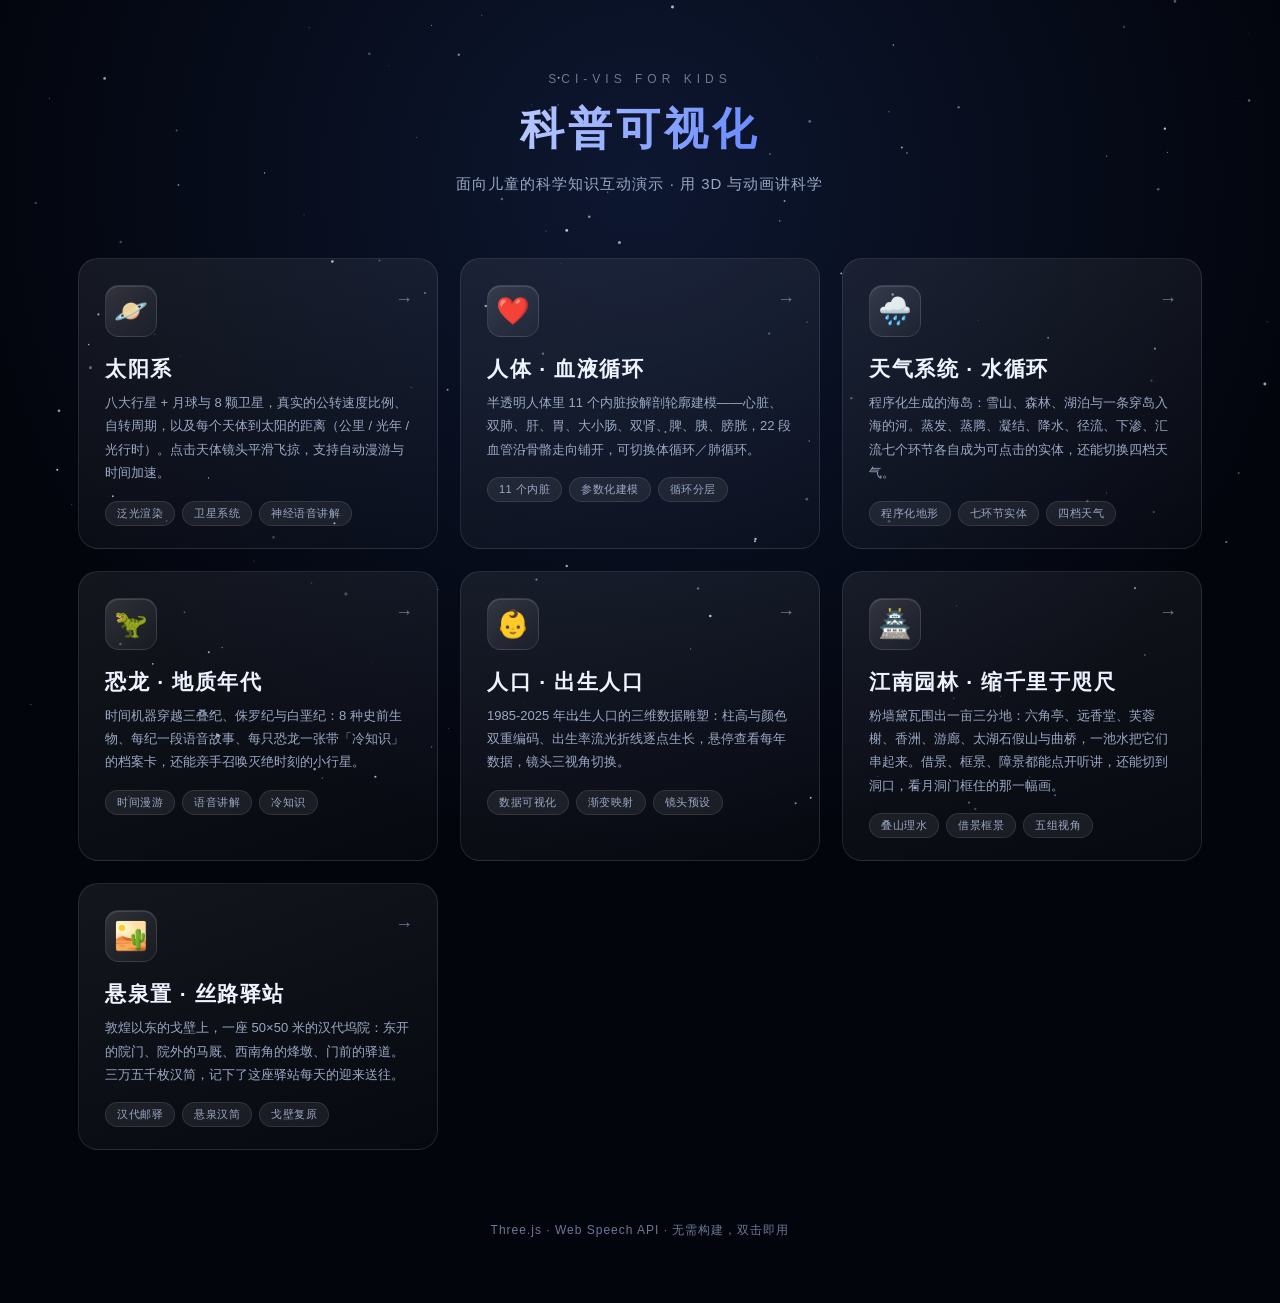
==== index.html @ 08de083b "feat(xuanquan): 新增悬泉置微缩模型页 河西走廊上的汉代邮驿遗址。数据按考古报告，不凭空写。  遗址 - 坞院 50 × 50 米、夯土墙（横夯层 + 模板缝纹理）、院门东开，   门上" ====
<!DOCTYPE html>
<html lang="zh-CN">
<head>
  <meta charset="UTF-8" />
  <meta name="viewport" content="width=device-width, initial-scale=1.0" />
  <title>科普可视化 · 面向儿童科普</title>
  <link rel="icon" type="image/svg+xml" href="[data-uri]" />
  <style>
    :root {
      --bg0: #03050d; --bg1: #0a1224;
      --text: #eef3ff; --dim: #9aa8c4; --faint: #6b7896;
      --stroke: rgba(255,255,255,0.10);
    }
    * { box-sizing: border-box; margin: 0; padding: 0; }
    html, body { height: 100%; }
    body {
      font-family: 'PingFang SC', 'Hiragino Sans GB', 'Microsoft YaHei', -apple-system, sans-serif;
      background: var(--bg0);
      color: var(--text);
      overflow-x: hidden;
      -webkit-font-smoothing: antialiased;
    }
    #stars {
      position: fixed; inset: 0; z-index: 0;
      background: radial-gradient(circle at 50% 20%, #0d1730 0%, var(--bg0) 70%);
    }
    .wrap { position: relative; z-index: 1; max-width: 1180px; margin: 0 auto; padding: 72px 28px 64px; }

    header { text-align: center; margin-bottom: 64px; }
    .eyebrow {
      font-size: 12px; letter-spacing: 5px; color: var(--faint);
      text-transform: uppercase; margin-bottom: 14px;
    }
    h1 {
      font-size: 44px; letter-spacing: 4px; font-weight: 700;
      background: linear-gradient(105deg, #ffffff 20%, #6a8cff 60%, #a06bff 100%);
      -webkit-background-clip: text; background-clip: text; color: transparent;
    }
    header p { margin-top: 16px; color: var(--dim); font-size: 15px; letter-spacing: 1px; }

    .grid {
      display: grid; gap: 22px;
      grid-template-columns: repeat(auto-fill, minmax(320px, 1fr));
    }
    .card {
      --accent: #6a8cff; --accent2: #a06bff;
      position: relative; display: block; text-decoration: none; color: var(--text);
      border-radius: 20px; padding: 26px 26px 22px;
      background: linear-gradient(160deg, rgba(255,255,255,0.07), rgba(255,255,255,0.02));
      border: 1px solid var(--stroke);
      overflow: hidden;
      transition: transform 0.35s cubic-bezier(0.2,0.8,0.2,1), box-shadow 0.35s, border-color 0.35s;
      opacity: 0; transform: translateY(18px);
      animation: rise 0.8s cubic-bezier(0.2,0.8,0.2,1) forwards;
    }
    .card:nth-child(1) { animation-delay: 0.05s; }
    .card:nth-child(2) { animation-delay: 0.12s; }
    .card:nth-child(3) { animation-delay: 0.19s; }
    .card:nth-child(4) { animation-delay: 0.26s; }
    .card:nth-child(5) { animation-delay: 0.33s; }
    @keyframes rise { to { opacity: 1; transform: none; } }
    .card::before {
      content: '';
      position: absolute; inset: 0;
      background: radial-gradient(420px 200px at 85% -10%, var(--glow, rgba(106,140,255,0.16)), transparent 65%);
      opacity: 0; transition: opacity 0.4s;
      pointer-events: none;
    }
    .card:hover {
      transform: translateY(-6px);
      border-color: rgba(255,255,255,0.22);
      box-shadow: 0 24px 60px rgba(0,0,0,0.6), 0 0 0 1px rgba(255,255,255,0.04) inset;
    }
    .card:hover::before { opacity: 1; }
    .card .icon {
      width: 52px; height: 52px; border-radius: 14px;
      display: flex; align-items: center; justify-content: center;
      font-size: 27px; margin-bottom: 18px;
      background: linear-gradient(135deg, rgba(255,255,255,0.12), rgba(255,255,255,0.03));
      border: 1px solid var(--stroke);
      box-shadow: inset 0 1px 0 rgba(255,255,255,0.12);
    }
    .card h2 { font-size: 21px; letter-spacing: 1.5px; margin-bottom: 8px; }
    .card p { font-size: 13px; line-height: 1.8; color: var(--dim); min-height: 70px; }
    .card .tags { display: flex; gap: 7px; margin-top: 16px; flex-wrap: wrap; }
    .card .tag {
      font-size: 11px; padding: 4px 11px; border-radius: 999px;
      background: rgba(255,255,255,0.07); border: 1px solid var(--stroke);
      color: var(--dim); letter-spacing: 0.5px;
    }
    .card .arrow {
      position: absolute; right: 24px; top: 30px;
      color: var(--faint); font-size: 18px;
      transition: transform 0.3s, color 0.3s;
    }
    .card:hover .arrow { transform: translateX(4px); color: var(--text); }

    footer {
      margin-top: 72px; text-align: center;
      font-size: 12px; color: var(--faint); letter-spacing: 1px;
    }
    @media (max-width: 640px) {
      h1 { font-size: 30px; }
      .wrap { padding: 48px 16px; }
    }
  </style>
</head>
<body>
  <canvas id="stars"></canvas>
  <div class="wrap">
    <header>
      <div class="eyebrow">Sci-Vis for Kids</div>
      <h1>科普可视化</h1>
      <p>面向儿童的科学知识互动演示 · 用 3D 与动画讲科学</p>
    </header>

    <main class="grid">
      <a class="card" href="src/solar-system/solar-system.html" style="--accent:#ffb347; --glow:rgba(255,179,71,0.14)">
        <div class="icon">🪐</div>
        <span class="arrow">→</span>
        <h2>太阳系</h2>
        <p>八大行星 + 月球与 8 颗卫星，真实的公转速度比例、自转周期，以及每个天体到太阳的距离（公里 / 光年 / 光行时）。点击天体镜头平滑飞掠，支持自动漫游与时间加速。</p>
        <div class="tags"><span class="tag">泛光渲染</span><span class="tag">卫星系统</span><span class="tag">神经语音讲解</span></div>
      </a>

      <a class="card" href="src/circulation/circulation.html" style="--accent:#ff5566; --glow:rgba(255,85,102,0.13)">
        <div class="icon">❤️</div>
        <span class="arrow">→</span>
        <h2>人体 · 血液循环</h2>
        <p>半透明人体里 11 个内脏按解剖轮廓建模——心脏、双肺、肝、胃、大小肠、双肾、脾、胰、膀胱，22 段血管沿骨骼走向铺开，可切换体循环／肺循环。</p>
        <div class="tags"><span class="tag">11 个内脏</span><span class="tag">参数化建模</span><span class="tag">循环分层</span></div>
      </a>

      <a class="card" href="src/weather/weather.html" style="--accent:#38bdf8; --glow:rgba(56,189,248,0.13)">
        <div class="icon">🌧️</div>
        <span class="arrow">→</span>
        <h2>天气系统 · 水循环</h2>
        <p>程序化生成的海岛：雪山、森林、湖泊与一条穿岛入海的河。蒸发、蒸腾、凝结、降水、径流、下渗、汇流七个环节各自成为可点击的实体，还能切换四档天气。</p>
        <div class="tags"><span class="tag">程序化地形</span><span class="tag">七环节实体</span><span class="tag">四档天气</span></div>
      </a>

      <a class="card" href="src/dinosaur/dinosaur.html" style="--accent:#4ade80; --glow:rgba(74,222,128,0.13)">
        <div class="icon">🦖</div>
        <span class="arrow">→</span>
        <h2>恐龙 · 地质年代</h2>
        <p>时间机器穿越三叠纪、侏罗纪与白垩纪：8 种史前生物、每纪一段语音故事、每只恐龙一张带「冷知识」的档案卡，还能亲手召唤灭绝时刻的小行星。</p>
        <div class="tags"><span class="tag">时间漫游</span><span class="tag">语音讲解</span><span class="tag">冷知识</span></div>
      </a>

      <a class="card" href="src/birth/birth.html" style="--accent:#f6b73c; --glow:rgba(246,183,60,0.13)">
        <div class="icon">👶</div>
        <span class="arrow">→</span>
        <h2>人口 · 出生人口</h2>
        <p>1985-2025 年出生人口的三维数据雕塑：柱高与颜色双重编码、出生率流光折线逐点生长，悬停查看每年数据，镜头三视角切换。</p>
        <div class="tags"><span class="tag">数据可视化</span><span class="tag">渐变映射</span><span class="tag">镜头预设</span></div>
      </a>

      <a class="card" href="src/garden/garden.html" style="--accent:#c1503c; --glow:rgba(193,80,60,0.13)">
        <div class="icon">🏯</div>
        <span class="arrow">→</span>
        <h2>江南园林 · 缩千里于咫尺</h2>
        <p>粉墙黛瓦围出一亩三分地：六角亭、远香堂、芙蓉榭、香洲、游廊、太湖石假山与曲桥，一池水把它们串起来。借景、框景、障景都能点开听讲，还能切到洞口，看月洞门框住的那一幅画。</p>
        <div class="tags"><span class="tag">叠山理水</span><span class="tag">借景框景</span><span class="tag">五组视角</span></div>
      </a>

      <a class="card" href="src/xuanquan/xuanquan.html" style="--accent:#b5713a; --glow:rgba(181,113,58,0.13)">
        <div class="icon">🏜️</div>
        <span class="arrow">→</span>
        <h2>悬泉置 · 丝路驿站</h2>
        <p>敦煌以东的戈壁上，一座 50×50 米的汉代坞院：东开的院门、院外的马厩、西南角的烽墩、门前的驿道。三万五千枚汉简，记下了这座驿站每天的迎来送往。</p>
        <div class="tags"><span class="tag">汉代邮驿</span><span class="tag">悬泉汉简</span><span class="tag">戈壁复原</span></div>
      </a>
    </main>

    <footer>Three.js · Web Speech API · 无需构建，双击即用</footer>
  </div>

  <script>
    // 首页星空：轻量 2D canvas，缓慢闪烁
    const cv = document.getElementById('stars');
    const ctx = cv.getContext('2d');
    let stars = [];
    function resize() {
      cv.width = innerWidth; cv.height = innerHeight;
      stars = Array.from({ length: 140 }, () => ({
        x: Math.random() * cv.width,
        y: Math.random() * cv.height * 0.9,
        r: Math.random() * 1.3 + 0.3,
        p: Math.random() * Math.PI * 2,
        s: 0.4 + Math.random() * 1.2,
      }));
    }
    resize();
    addEventListener('resize', resize);
    (function draw(t) {
      ctx.clearRect(0, 0, cv.width, cv.height);
      stars.forEach((s) => {
        const a = 0.25 + 0.55 * (0.5 + 0.5 * Math.sin(t / 1000 * s.s + s.p));
        ctx.fillStyle = 'rgba(220,232,255,' + a.toFixed(3) + ')';
        ctx.beginPath();
        ctx.arc(s.x, s.y, s.r, 0, Math.PI * 2);
        ctx.fill();
      });
      requestAnimationFrame(draw);
    })(0);
  </script>
</body>
</html>
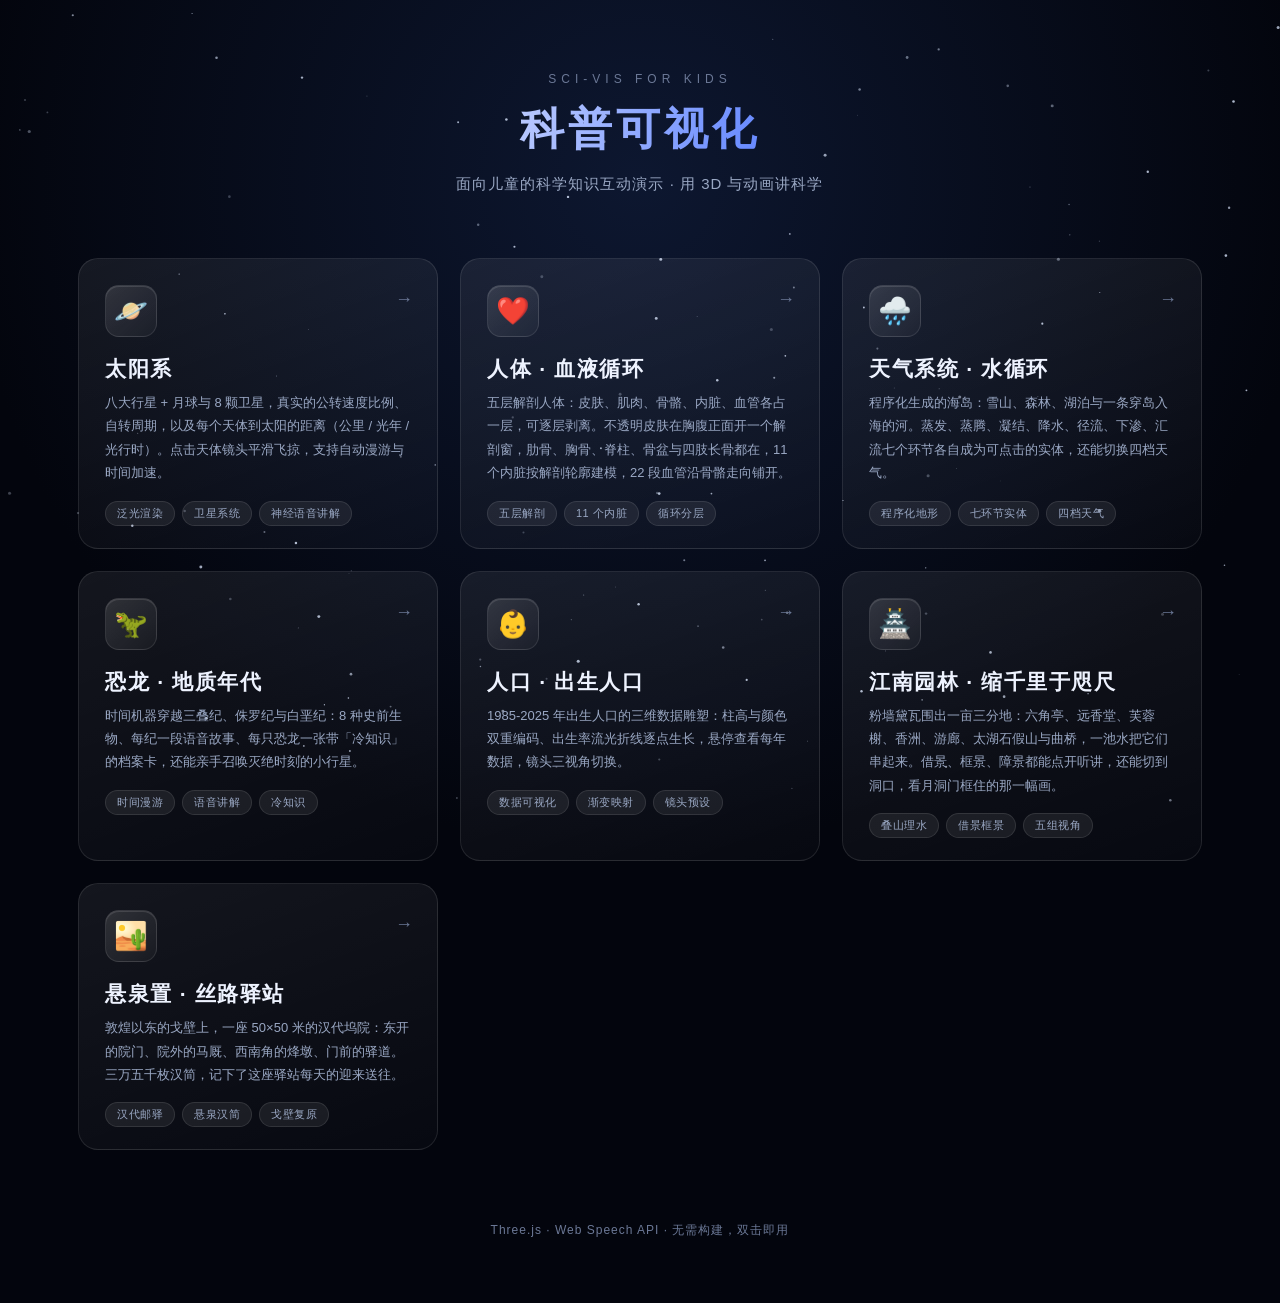
==== commit 20bba62d: "feat(circulation): 改造成 Complete Anatomy 式的分层解剖模型 把原来的"蓝色玻璃人 + 悬浮器官"换成五层解剖结构，可逐层剥离：  皮肤层（自定义 shader） " ====
--- a/index.html
+++ b/index.html
@@ -127,8 +127,8 @@
         <div class="icon">❤️</div>
         <span class="arrow">→</span>
         <h2>人体 · 血液循环</h2>
-        <p>半透明人体里 11 个内脏按解剖轮廓建模——心脏、双肺、肝、胃、大小肠、双肾、脾、胰、膀胱，22 段血管沿骨骼走向铺开，可切换体循环／肺循环。</p>
-        <div class="tags"><span class="tag">11 个内脏</span><span class="tag">参数化建模</span><span class="tag">循环分层</span></div>
+        <p>五层解剖人体：皮肤、肌肉、骨骼、内脏、血管各占一层，可逐层剥离。不透明皮肤在胸腹正面开一个解剖窗，肋骨、胸骨、脊柱、骨盆与四肢长骨都在，11 个内脏按解剖轮廓建模，22 段血管沿骨骼走向铺开。</p>
+        <div class="tags"><span class="tag">五层解剖</span><span class="tag">11 个内脏</span><span class="tag">循环分层</span></div>
       </a>
 
       <a class="card" href="src/weather/weather.html" style="--accent:#38bdf8; --glow:rgba(56,189,248,0.13)">
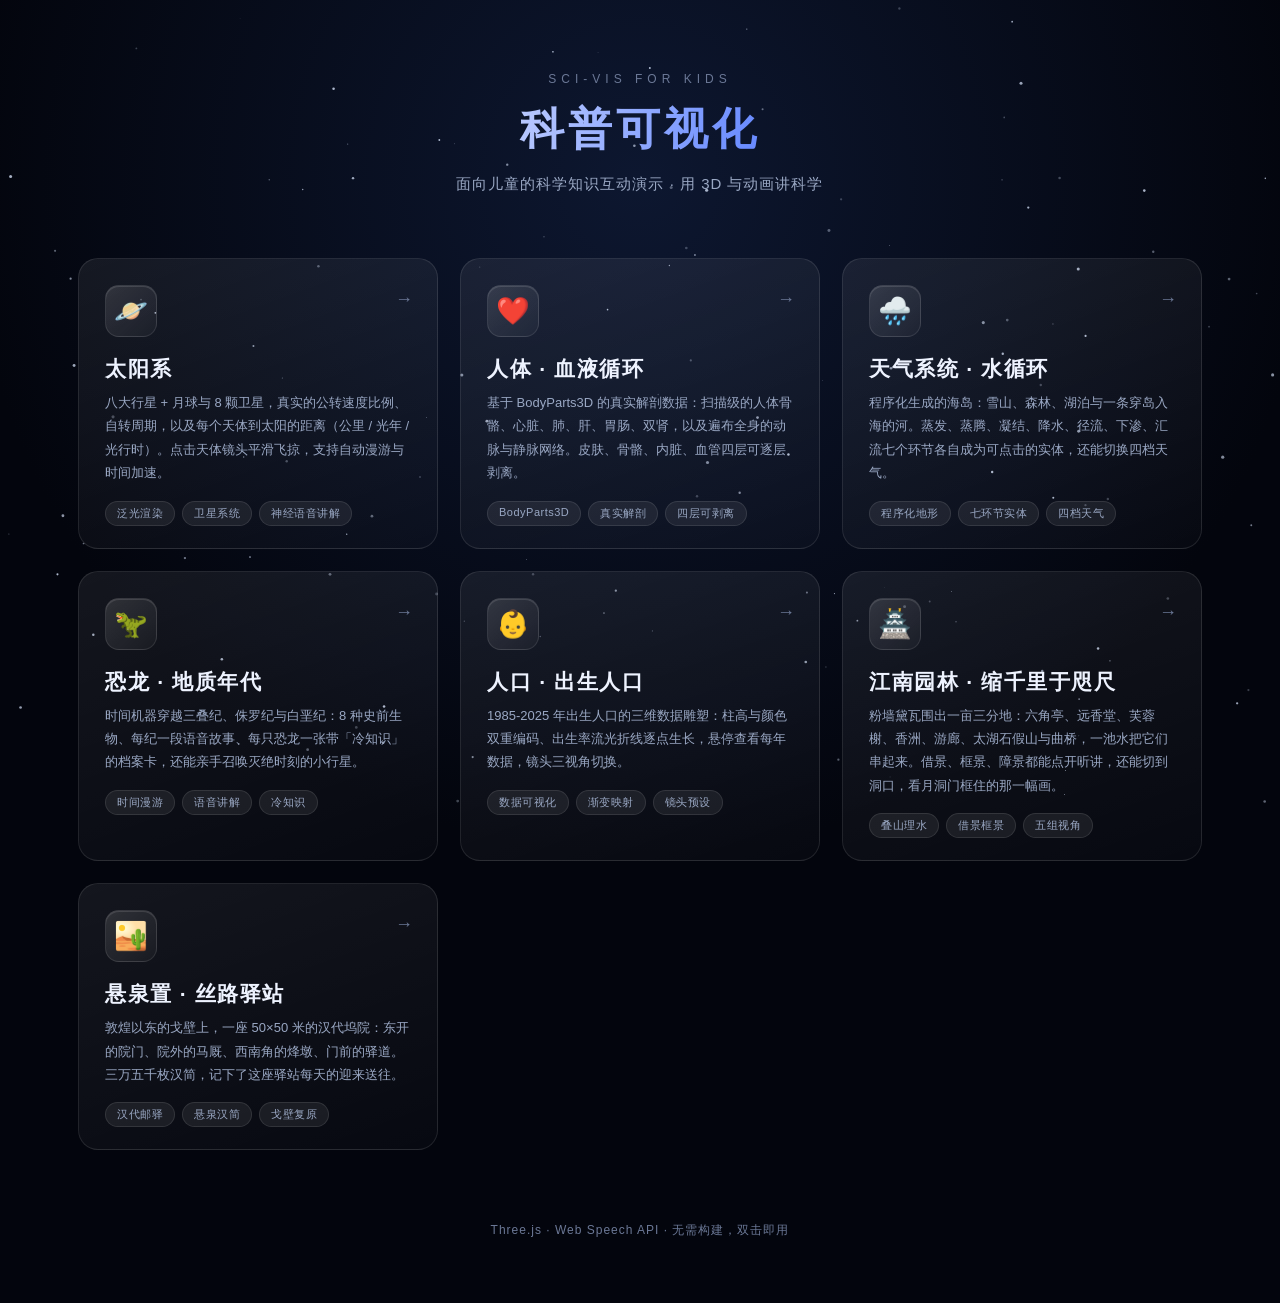
==== commit 86bc368e: "feat(circulation): 换成 BodyParts3D 真实解剖模型 上一版是程序化几何体拼的解剖结构，再怎么调 shader 也到不了扫描模型的质感。 这次直接换数据源：BodyPart" ====
--- a/index.html
+++ b/index.html
@@ -127,8 +127,8 @@
         <div class="icon">❤️</div>
         <span class="arrow">→</span>
         <h2>人体 · 血液循环</h2>
-        <p>五层解剖人体：皮肤、肌肉、骨骼、内脏、血管各占一层，可逐层剥离。不透明皮肤在胸腹正面开一个解剖窗，肋骨、胸骨、脊柱、骨盆与四肢长骨都在，11 个内脏按解剖轮廓建模，22 段血管沿骨骼走向铺开。</p>
-        <div class="tags"><span class="tag">五层解剖</span><span class="tag">11 个内脏</span><span class="tag">循环分层</span></div>
+        <p>基于 BodyParts3D 的真实解剖数据：扫描级的人体骨骼、心脏、肺、肝、胃肠、双肾，以及遍布全身的动脉与静脉网络。皮肤、骨骼、内脏、血管四层可逐层剥离。</p>
+        <div class="tags"><span class="tag">BodyParts3D</span><span class="tag">真实解剖</span><span class="tag">四层可剥离</span></div>
       </a>
 
       <a class="card" href="src/weather/weather.html" style="--accent:#38bdf8; --glow:rgba(56,189,248,0.13)">
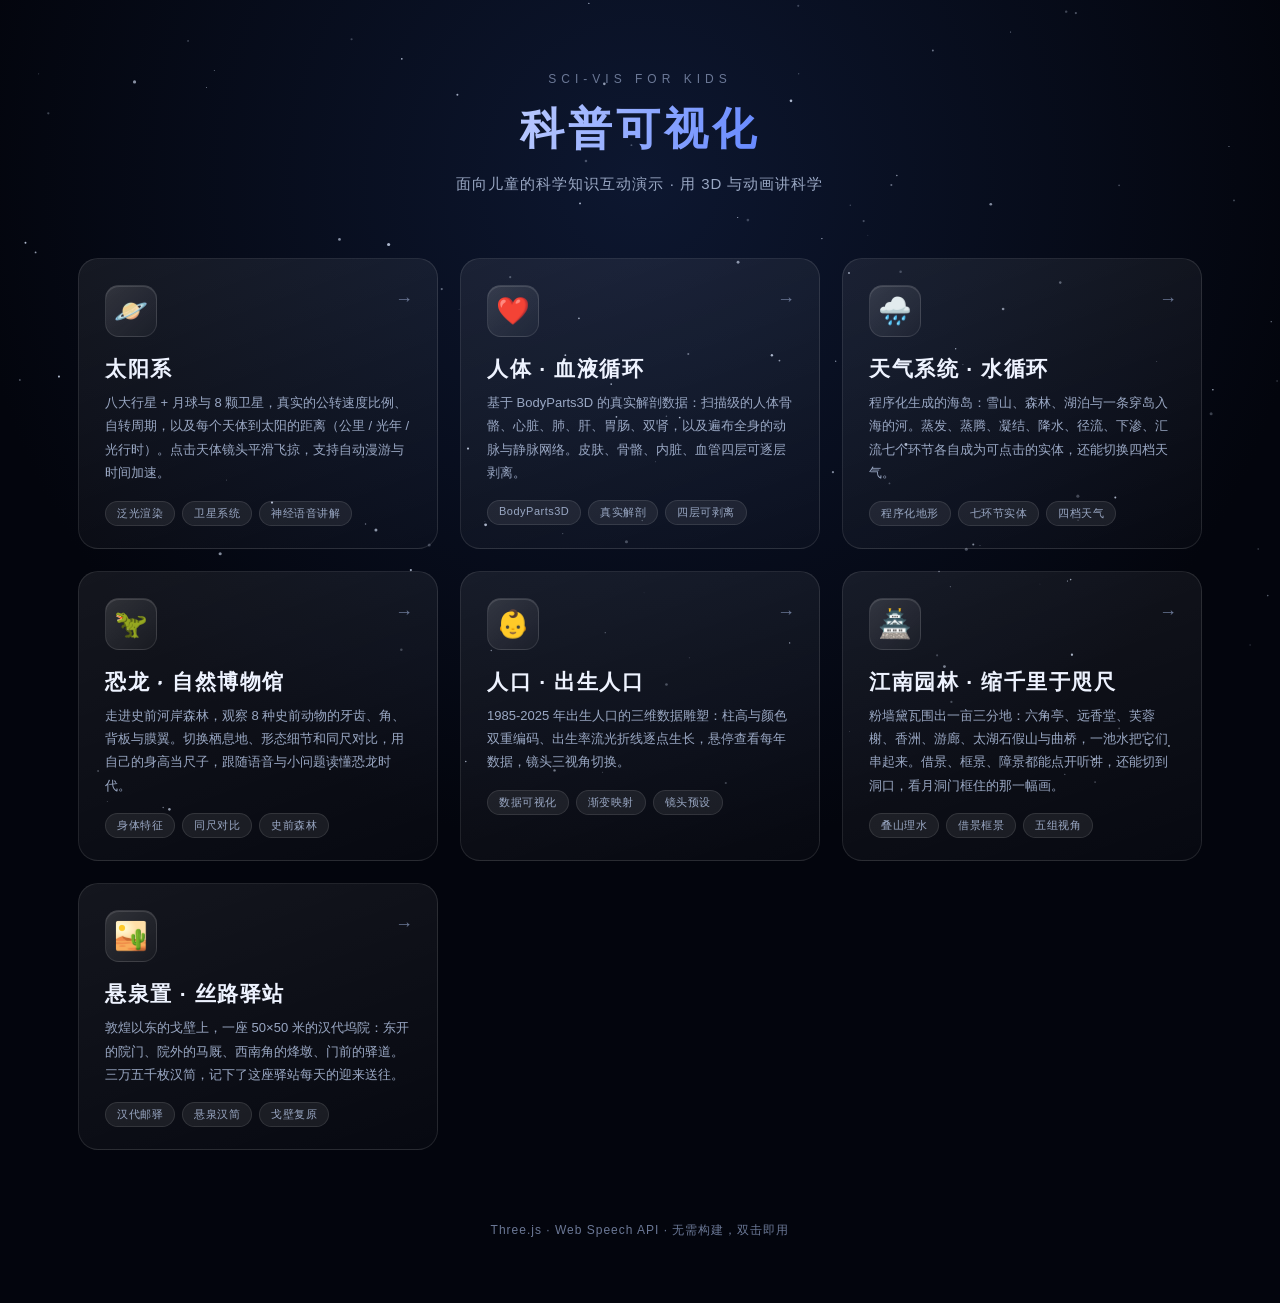
==== commit b4f83f1f: "feat(dinosaur): rebuild child-friendly prehistoric explorer and habitats" ====
--- a/index.html
+++ b/index.html
@@ -142,9 +142,9 @@
       <a class="card" href="src/dinosaur/dinosaur.html" style="--accent:#4ade80; --glow:rgba(74,222,128,0.13)">
         <div class="icon">🦖</div>
         <span class="arrow">→</span>
-        <h2>恐龙 · 地质年代</h2>
-        <p>时间机器穿越三叠纪、侏罗纪与白垩纪：8 种史前生物、每纪一段语音故事、每只恐龙一张带「冷知识」的档案卡，还能亲手召唤灭绝时刻的小行星。</p>
-        <div class="tags"><span class="tag">时间漫游</span><span class="tag">语音讲解</span><span class="tag">冷知识</span></div>
+        <h2>恐龙 · 自然博物馆</h2>
+        <p>走进史前河岸森林，观察 8 种史前动物的牙齿、角、背板与膜翼。切换栖息地、形态细节和同尺对比，用自己的身高当尺子，跟随语音与小问题读懂恐龙时代。</p>
+        <div class="tags"><span class="tag">身体特征</span><span class="tag">同尺对比</span><span class="tag">史前森林</span></div>
       </a>
 
       <a class="card" href="src/birth/birth.html" style="--accent:#f6b73c; --glow:rgba(246,183,60,0.13)">
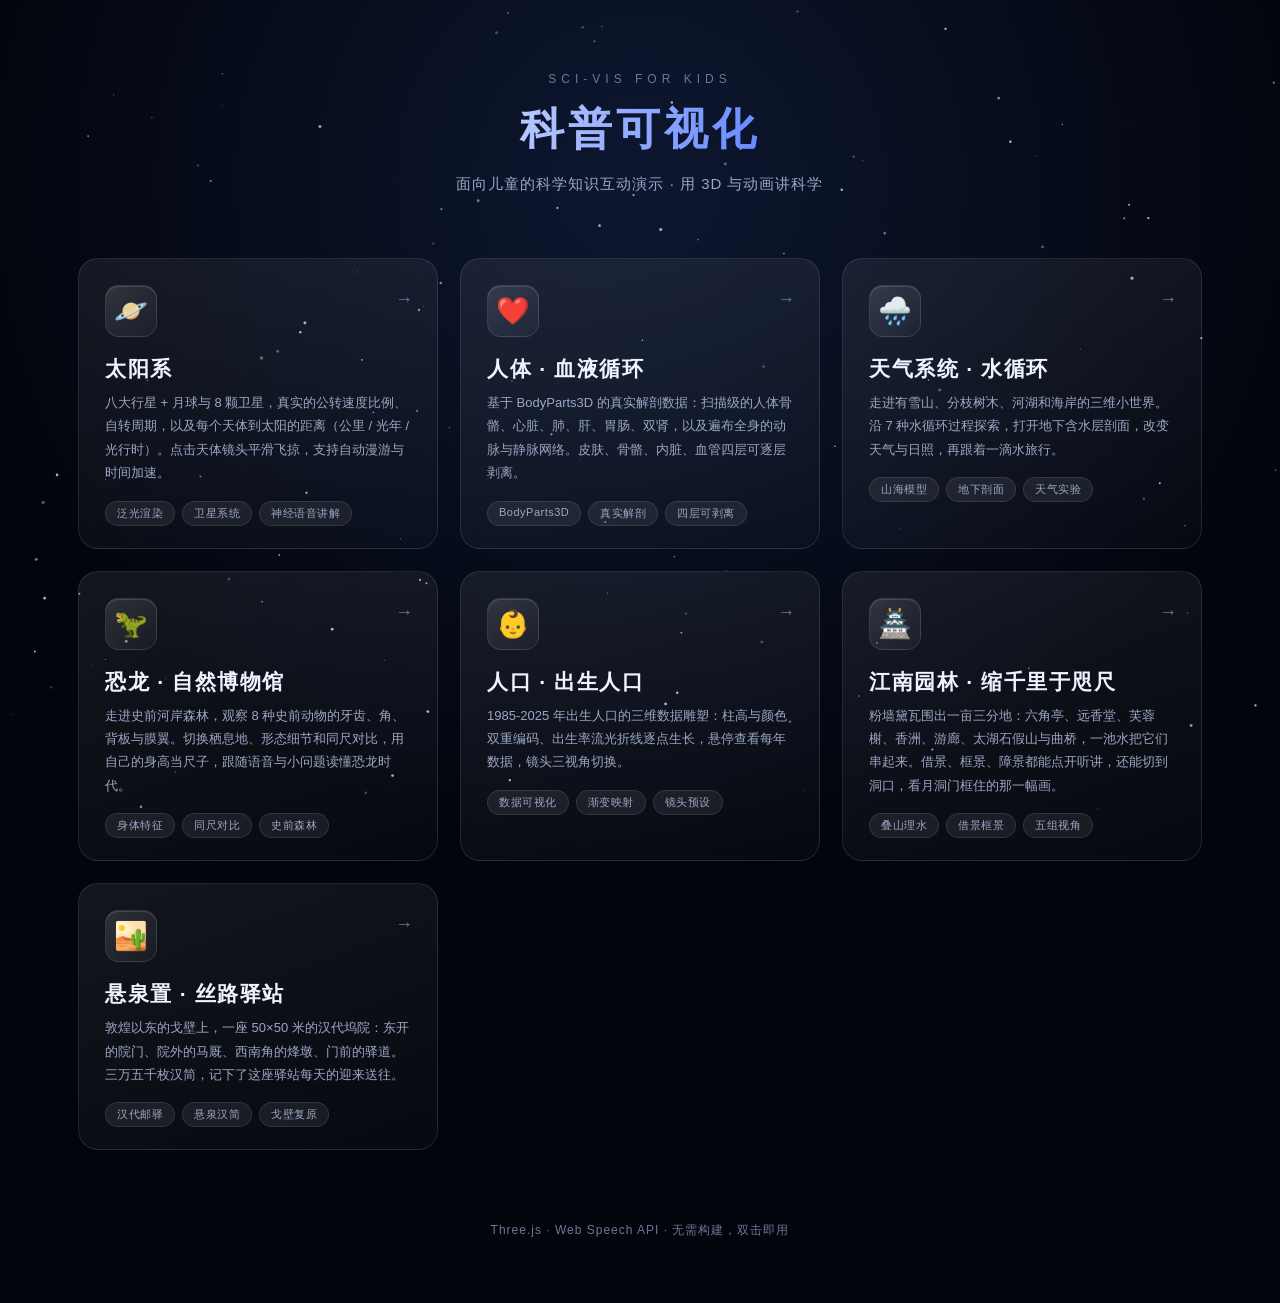
==== commit 9311eb83: "feat(weather): add detailed water cycle explorer and experiments" ====
--- a/index.html
+++ b/index.html
@@ -135,8 +135,8 @@
         <div class="icon">🌧️</div>
         <span class="arrow">→</span>
         <h2>天气系统 · 水循环</h2>
-        <p>程序化生成的海岛：雪山、森林、湖泊与一条穿岛入海的河。蒸发、蒸腾、凝结、降水、径流、下渗、汇流七个环节各自成为可点击的实体，还能切换四档天气。</p>
-        <div class="tags"><span class="tag">程序化地形</span><span class="tag">七环节实体</span><span class="tag">四档天气</span></div>
+        <p>走进有雪山、分枝树木、河湖和海岸的三维小世界。沿 7 种水循环过程探索，打开地下含水层剖面，改变天气与日照，再跟着一滴水旅行。</p>
+        <div class="tags"><span class="tag">山海模型</span><span class="tag">地下剖面</span><span class="tag">天气实验</span></div>
       </a>
 
       <a class="card" href="src/dinosaur/dinosaur.html" style="--accent:#4ade80; --glow:rgba(74,222,128,0.13)">
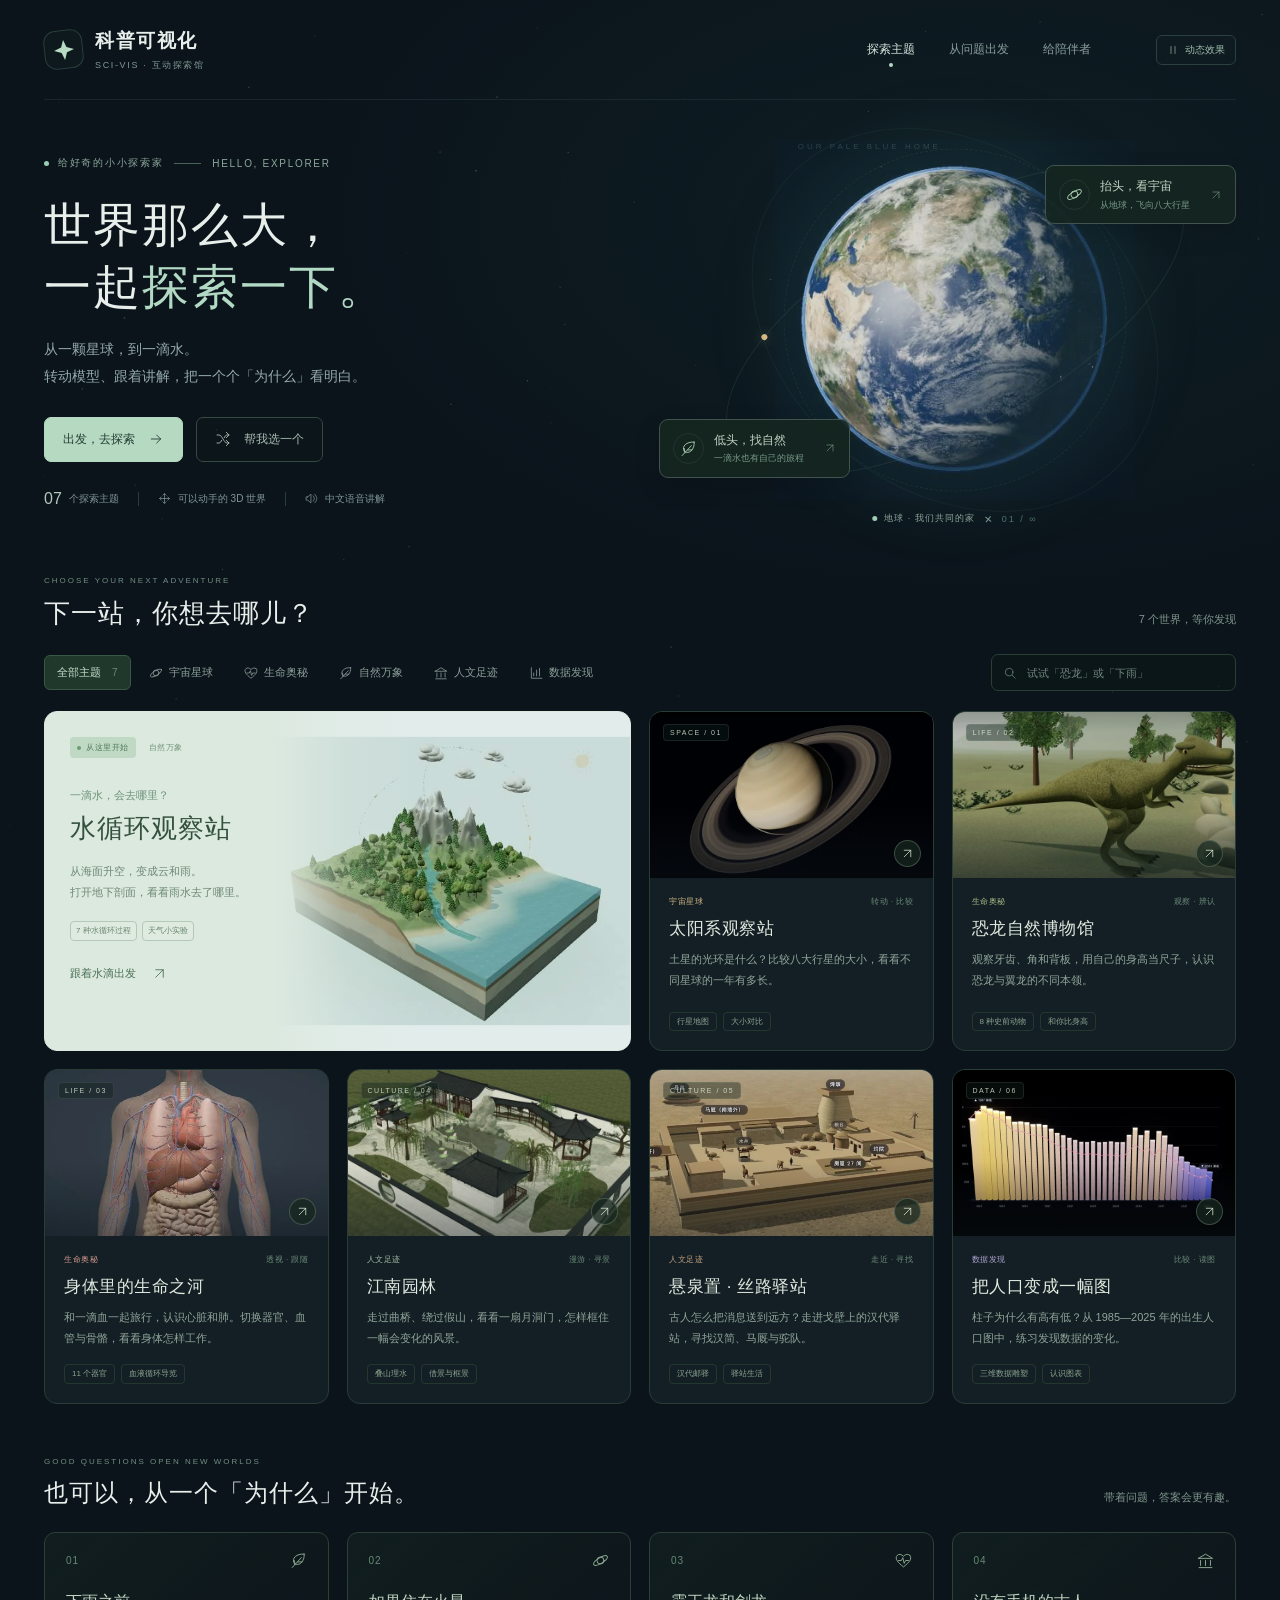
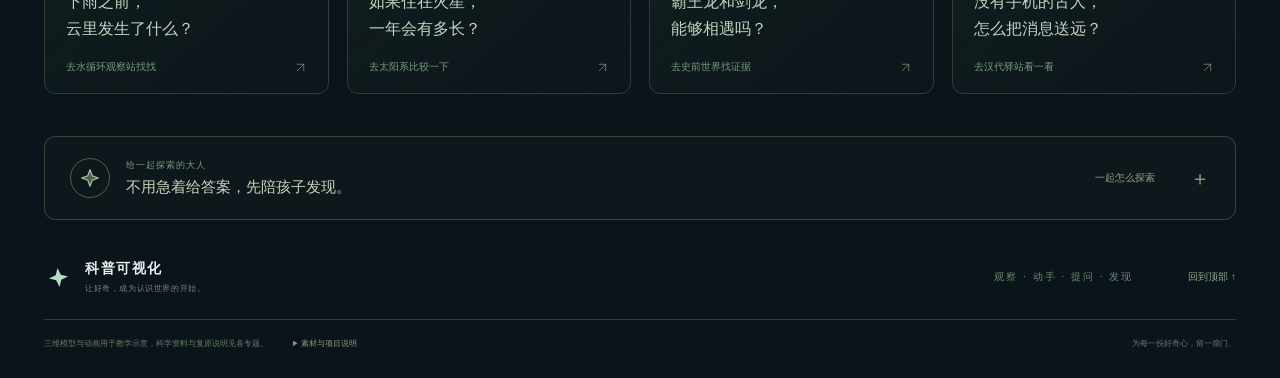
==== commit 0ccae7a8: "feat(home): redesign child-friendly science exploration homepage" ====
--- a/index.html
+++ b/index.html
@@ -3,206 +3,119 @@
 <head>
   <meta charset="UTF-8" />
   <meta name="viewport" content="width=device-width, initial-scale=1.0" />
-  <title>科普可视化 · 面向儿童科普</title>
-  <link rel="icon" type="image/svg+xml" href="[data-uri]" />
-  <style>
-    :root {
-      --bg0: #03050d; --bg1: #0a1224;
-      --text: #eef3ff; --dim: #9aa8c4; --faint: #6b7896;
-      --stroke: rgba(255,255,255,0.10);
-    }
-    * { box-sizing: border-box; margin: 0; padding: 0; }
-    html, body { height: 100%; }
-    body {
-      font-family: 'PingFang SC', 'Hiragino Sans GB', 'Microsoft YaHei', -apple-system, sans-serif;
-      background: var(--bg0);
-      color: var(--text);
-      overflow-x: hidden;
-      -webkit-font-smoothing: antialiased;
-    }
-    #stars {
-      position: fixed; inset: 0; z-index: 0;
-      background: radial-gradient(circle at 50% 20%, #0d1730 0%, var(--bg0) 70%);
-    }
-    .wrap { position: relative; z-index: 1; max-width: 1180px; margin: 0 auto; padding: 72px 28px 64px; }
-
-    header { text-align: center; margin-bottom: 64px; }
-    .eyebrow {
-      font-size: 12px; letter-spacing: 5px; color: var(--faint);
-      text-transform: uppercase; margin-bottom: 14px;
-    }
-    h1 {
-      font-size: 44px; letter-spacing: 4px; font-weight: 700;
-      background: linear-gradient(105deg, #ffffff 20%, #6a8cff 60%, #a06bff 100%);
-      -webkit-background-clip: text; background-clip: text; color: transparent;
-    }
-    header p { margin-top: 16px; color: var(--dim); font-size: 15px; letter-spacing: 1px; }
-
-    .grid {
-      display: grid; gap: 22px;
-      grid-template-columns: repeat(auto-fill, minmax(320px, 1fr));
-    }
-    .card {
-      --accent: #6a8cff; --accent2: #a06bff;
-      position: relative; display: block; text-decoration: none; color: var(--text);
-      border-radius: 20px; padding: 26px 26px 22px;
-      background: linear-gradient(160deg, rgba(255,255,255,0.07), rgba(255,255,255,0.02));
-      border: 1px solid var(--stroke);
-      overflow: hidden;
-      transition: transform 0.35s cubic-bezier(0.2,0.8,0.2,1), box-shadow 0.35s, border-color 0.35s;
-      opacity: 0; transform: translateY(18px);
-      animation: rise 0.8s cubic-bezier(0.2,0.8,0.2,1) forwards;
-    }
-    .card:nth-child(1) { animation-delay: 0.05s; }
-    .card:nth-child(2) { animation-delay: 0.12s; }
-    .card:nth-child(3) { animation-delay: 0.19s; }
-    .card:nth-child(4) { animation-delay: 0.26s; }
-    .card:nth-child(5) { animation-delay: 0.33s; }
-    @keyframes rise { to { opacity: 1; transform: none; } }
-    .card::before {
-      content: '';
-      position: absolute; inset: 0;
-      background: radial-gradient(420px 200px at 85% -10%, var(--glow, rgba(106,140,255,0.16)), transparent 65%);
-      opacity: 0; transition: opacity 0.4s;
-      pointer-events: none;
-    }
-    .card:hover {
-      transform: translateY(-6px);
-      border-color: rgba(255,255,255,0.22);
-      box-shadow: 0 24px 60px rgba(0,0,0,0.6), 0 0 0 1px rgba(255,255,255,0.04) inset;
-    }
-    .card:hover::before { opacity: 1; }
-    .card .icon {
-      width: 52px; height: 52px; border-radius: 14px;
-      display: flex; align-items: center; justify-content: center;
-      font-size: 27px; margin-bottom: 18px;
-      background: linear-gradient(135deg, rgba(255,255,255,0.12), rgba(255,255,255,0.03));
-      border: 1px solid var(--stroke);
-      box-shadow: inset 0 1px 0 rgba(255,255,255,0.12);
-    }
-    .card h2 { font-size: 21px; letter-spacing: 1.5px; margin-bottom: 8px; }
-    .card p { font-size: 13px; line-height: 1.8; color: var(--dim); min-height: 70px; }
-    .card .tags { display: flex; gap: 7px; margin-top: 16px; flex-wrap: wrap; }
-    .card .tag {
-      font-size: 11px; padding: 4px 11px; border-radius: 999px;
-      background: rgba(255,255,255,0.07); border: 1px solid var(--stroke);
-      color: var(--dim); letter-spacing: 0.5px;
-    }
-    .card .arrow {
-      position: absolute; right: 24px; top: 30px;
-      color: var(--faint); font-size: 18px;
-      transition: transform 0.3s, color 0.3s;
-    }
-    .card:hover .arrow { transform: translateX(4px); color: var(--text); }
-
-    footer {
-      margin-top: 72px; text-align: center;
-      font-size: 12px; color: var(--faint); letter-spacing: 1px;
-    }
-    @media (max-width: 640px) {
-      h1 { font-size: 30px; }
-      .wrap { padding: 48px 16px; }
-    }
-  </style>
+  <meta name="theme-color" content="#0b131b" />
+  <meta name="description" content="给好奇的小小探索家的互动科学馆。转动星球，走进恐龙世界，跟随一滴水旅行，在 7 个三维专题里动手观察、发现科学。" />
+  <title>科普可视化 · 给好奇心一个目的地</title>
+  <link rel="icon" type="image/svg+xml" href="data:image/svg+xml,%3Csvg xmlns='http://www.w3.org/2000/svg' viewBox='0 0 64 64'%3E%3Crect width='64' height='64' rx='16' fill='%230b131b'/%3E%3Cpath d='M32 10l6 16 16 6-16 6-6 16-6-16-16-6 16-6z' fill='%23a8d9c3'/%3E%3C/svg%3E" />
+  <link rel="preload" as="image" href="src/home/previews/earth.webp" />
+  <link rel="stylesheet" href="src/home/home.css" />
+  <script src="src/home/home.js" defer></script>
 </head>
 <body>
-  <canvas id="stars"></canvas>
-  <div class="wrap">
-    <header>
-      <div class="eyebrow">Sci-Vis for Kids</div>
-      <h1>科普可视化</h1>
-      <p>面向儿童的科学知识互动演示 · 用 3D 与动画讲科学</p>
-    </header>
+  <a class="skip-link" href="#explore">跳到探索主题</a>
+  <canvas id="stars" aria-hidden="true"></canvas>
+  <svg class="icon-defs" xmlns="http://www.w3.org/2000/svg" aria-hidden="true"><defs>
+    <symbol id="i-spark" viewBox="0 0 24 24"><path d="m12 2 2.7 7.3L22 12l-7.3 2.7L12 22l-2.7-7.3L2 12l7.3-2.7Z"/></symbol>
+    <symbol id="i-arrow" viewBox="0 0 24 24"><path d="M5 12h14m-6-6 6 6-6 6"/></symbol>
+    <symbol id="i-up-right" viewBox="0 0 24 24"><path d="M6 18 18 6M6 6h12v12"/></symbol>
+    <symbol id="i-search" viewBox="0 0 24 24"><circle cx="10.5" cy="10.5" r="6.5"/><path d="m16 16 5 5"/></symbol>
+    <symbol id="i-shuffle" viewBox="0 0 24 24"><path d="M3 6h3c5 0 7 12 12 12h3m-4-4 4 4-4 4M3 18h3c2 0 3-2 4-4m4-4c1-2 2-4 4-4h3m-4-4 4 4-4 4"/></symbol>
+    <symbol id="i-orbit" viewBox="0 0 24 24"><circle cx="12" cy="12" r="5"/><ellipse cx="12" cy="12" rx="11" ry="4" transform="rotate(-32 12 12)"/></symbol>
+    <symbol id="i-heart" viewBox="0 0 24 24"><path d="M20.8 4.7c-2.3-2.3-5.8-1.7-8.8 1.4C9 3 5.5 2.4 3.2 4.7-1 9 4 15 12 21c8-6 13-12 8.8-16.3Z"/><path d="M5 12h4l2-4 2 8 2-4h4"/></symbol>
+    <symbol id="i-leaf" viewBox="0 0 24 24"><path d="M20 3C9 2 2 9 6 16c7 5 15-3 14-13ZM3 22 16 8M7 18l-1-6m5 2h6"/></symbol>
+    <symbol id="i-landmark" viewBox="0 0 24 24"><path d="m2 9 10-6 10 6H2Zm3 3v7m7-7v7m7-7v7M3 22h18"/></symbol>
+    <symbol id="i-chart" viewBox="0 0 24 24"><path d="M4 3v18h18M8 17v-5m5 5V7m5 10V4"/></symbol>
+    <symbol id="i-drag" viewBox="0 0 24 24"><path d="M12 3v18M3 12h18m-6-6-3-3-3 3m6 12-3 3-3-3M6 9l-3 3 3 3m12-6 3 3-3 3"/></symbol>
+    <symbol id="i-sound" viewBox="0 0 24 24"><path d="M5 9H2v6h3l6 5V4L5 9Zm10-2c3 3 3 7 0 10m3-13c5 5 5 11 0 16"/></symbol>
+    <symbol id="i-play" viewBox="0 0 24 24"><path d="m8 4 12 8-12 8Z"/></symbol>
+    <symbol id="i-pause" viewBox="0 0 24 24"><path d="M8 5v14m8-14v14"/></symbol>
+  </defs></svg>
 
-    <main class="grid">
-      <a class="card" href="src/solar-system/solar-system.html" style="--accent:#ffb347; --glow:rgba(255,179,71,0.14)">
-        <div class="icon">🪐</div>
-        <span class="arrow">→</span>
-        <h2>太阳系</h2>
-        <p>八大行星 + 月球与 8 颗卫星，真实的公转速度比例、自转周期，以及每个天体到太阳的距离（公里 / 光年 / 光行时）。点击天体镜头平滑飞掠，支持自动漫游与时间加速。</p>
-        <div class="tags"><span class="tag">泛光渲染</span><span class="tag">卫星系统</span><span class="tag">神经语音讲解</span></div>
-      </a>
+  <header class="site-header page-width">
+    <a class="brand" href="./" aria-label="科普可视化首页"><span class="brand-mark"><svg><use href="#i-spark"/></svg></span><span>科普可视化<small>SCI-VIS · 互动探索馆</small></span></a>
+    <nav class="main-nav" aria-label="首页导航"><a href="#explore" class="is-current">探索主题</a><a href="#questions">从问题出发</a><a href="#companion">给陪伴者</a></nav>
+    <button class="motion-button" id="motionBtn" type="button" aria-pressed="false" aria-label="暂停动态效果"><svg class="icon"><use href="#i-pause"/></svg><span>动态效果</span></button>
+  </header>
 
-      <a class="card" href="src/circulation/circulation.html" style="--accent:#ff5566; --glow:rgba(255,85,102,0.13)">
-        <div class="icon">❤️</div>
-        <span class="arrow">→</span>
-        <h2>人体 · 血液循环</h2>
-        <p>基于 BodyParts3D 的真实解剖数据：扫描级的人体骨骼、心脏、肺、肝、胃肠、双肾，以及遍布全身的动脉与静脉网络。皮肤、骨骼、内脏、血管四层可逐层剥离。</p>
-        <div class="tags"><span class="tag">BodyParts3D</span><span class="tag">真实解剖</span><span class="tag">四层可剥离</span></div>
-      </a>
+  <main class="page-width">
+    <section class="hero" aria-labelledby="heroTitle">
+      <div class="hero-copy">
+        <p class="eyebrow"><span class="status-dot"></span> 给好奇的小小探索家 <span class="eyebrow-line"></span> HELLO, EXPLORER</p>
+        <h1 id="heroTitle">世界那么大，<br/>一起<span class="hero-highlight">探索一下。</span></h1>
+        <p class="hero-intro">从一颗星球，到一滴水。<br/>转动模型、跟着讲解，把一个个「为什么」看明白。</p>
+        <div class="hero-actions"><a class="button button-primary" href="#explore">出发，去探索 <svg class="icon"><use href="#i-arrow"/></svg></a><button class="button button-secondary" id="surpriseBtn" type="button" hidden><svg class="icon"><use href="#i-shuffle"/></svg>帮我选一个</button></div>
+        <div class="hero-features"><span><b>07</b> 个探索主题</span><span><svg class="icon"><use href="#i-drag"/></svg>可以动手的 3D 世界</span><span><svg class="icon"><use href="#i-sound"/></svg>中文语音讲解</span></div>
+      </div>
+      <div class="hero-world" aria-label="从我们的地球，发现更多探索方向">
+        <span class="world-coordinate" aria-hidden="true">OUR PALE BLUE HOME</span>
+        <div class="world-orbit orbit-one" aria-hidden="true"></div><div class="world-orbit orbit-two" aria-hidden="true"></div><div class="world-orbit orbit-three" aria-hidden="true"></div>
+        <div class="earth-halo" aria-hidden="true"></div><img class="hero-earth" src="src/home/previews/earth.webp" width="420" height="420" alt="蓝色海洋、陆地和白色云层覆盖的地球三维模型" fetchpriority="high" />
+        <a class="world-link world-space" href="src/solar-system/solar-system.html" data-topic-link="solar"><span class="world-link-icon"><svg class="icon"><use href="#i-orbit"/></svg></span><span>抬头，看宇宙<small>从地球，飞向八大行星</small></span><svg class="icon world-link-arrow"><use href="#i-up-right"/></svg></a>
+        <a class="world-link world-nature" href="src/weather/weather.html" data-topic-link="weather"><span class="world-link-icon"><svg class="icon"><use href="#i-leaf"/></svg></span><span>低头，找自然<small>一滴水也有自己的旅程</small></span><svg class="icon world-link-arrow"><use href="#i-up-right"/></svg></a>
+        <span class="world-caption"><span class="status-dot"></span> 地球 · 我们共同的家 <span>01 / ∞</span></span>
+      </div>
+    </section>
 
-      <a class="card" href="src/weather/weather.html" style="--accent:#38bdf8; --glow:rgba(56,189,248,0.13)">
-        <div class="icon">🌧️</div>
-        <span class="arrow">→</span>
-        <h2>天气系统 · 水循环</h2>
-        <p>走进有雪山、分枝树木、河湖和海岸的三维小世界。沿 7 种水循环过程探索，打开地下含水层剖面，改变天气与日照，再跟着一滴水旅行。</p>
-        <div class="tags"><span class="tag">山海模型</span><span class="tag">地下剖面</span><span class="tag">天气实验</span></div>
-      </a>
+    <div class="recent-visit" id="recentVisit" hidden><span><span class="status-dot"></span> 上次打开</span><a id="recentLink" href="#explore"></a><button id="clearRecent" aria-label="清除上次打开的记录" type="button">×</button></div>
 
-      <a class="card" href="src/dinosaur/dinosaur.html" style="--accent:#4ade80; --glow:rgba(74,222,128,0.13)">
-        <div class="icon">🦖</div>
-        <span class="arrow">→</span>
-        <h2>恐龙 · 自然博物馆</h2>
-        <p>走进史前河岸森林，观察 8 种史前动物的牙齿、角、背板与膜翼。切换栖息地、形态细节和同尺对比，用自己的身高当尺子，跟随语音与小问题读懂恐龙时代。</p>
-        <div class="tags"><span class="tag">身体特征</span><span class="tag">同尺对比</span><span class="tag">史前森林</span></div>
-      </a>
+    <section class="explore-section" id="explore" aria-labelledby="exploreTitle">
+      <div class="section-heading"><div><p class="eyebrow">CHOOSE YOUR NEXT ADVENTURE</p><h2 id="exploreTitle">下一站，你想去哪儿？</h2></div><span class="section-count" id="resultCount" aria-live="polite" aria-atomic="true">7 个世界，等你发现</span></div>
+      <div class="explore-tools" id="exploreTools" hidden>
+        <div class="category-list" role="group" aria-label="按探索主题筛选">
+          <button type="button" data-filter="all" aria-pressed="true" class="is-active">全部主题 <span>7</span></button><button type="button" data-filter="space" aria-pressed="false"><svg class="icon"><use href="#i-orbit"/></svg>宇宙星球</button><button type="button" data-filter="life" aria-pressed="false"><svg class="icon"><use href="#i-heart"/></svg>生命奥秘</button><button type="button" data-filter="nature" aria-pressed="false"><svg class="icon"><use href="#i-leaf"/></svg>自然万象</button><button type="button" data-filter="culture" aria-pressed="false"><svg class="icon"><use href="#i-landmark"/></svg>人文足迹</button><button type="button" data-filter="data" aria-pressed="false"><svg class="icon"><use href="#i-chart"/></svg>数据发现</button>
+        </div>
+        <form class="topic-search" role="search" id="searchForm"><svg class="icon"><use href="#i-search"/></svg><label class="visually-hidden" for="topicSearch">搜索主题、事物或问题</label><input type="search" id="topicSearch" placeholder="试试「恐龙」或「下雨」" autocomplete="off" maxlength="80"/><button type="button" id="clearSearch" aria-label="清空搜索" hidden>×</button></form>
+      </div>
 
-      <a class="card" href="src/birth/birth.html" style="--accent:#f6b73c; --glow:rgba(246,183,60,0.13)">
-        <div class="icon">👶</div>
-        <span class="arrow">→</span>
-        <h2>人口 · 出生人口</h2>
-        <p>1985-2025 年出生人口的三维数据雕塑：柱高与颜色双重编码、出生率流光折线逐点生长，悬停查看每年数据，镜头三视角切换。</p>
-        <div class="tags"><span class="tag">数据可视化</span><span class="tag">渐变映射</span><span class="tag">镜头预设</span></div>
-      </a>
+      <div class="topic-grid" id="topicGrid">
+        <a class="topic-card topic-featured" href="src/weather/weather.html" data-topic="weather" data-category="nature" data-keywords="天气 下雨 降雨 暴雨 水汽 地下水 蒸发 凝结 雪山 河流 湖泊 大海 自然 水滴 太阳 日照" aria-labelledby="weatherTitle">
+          <div class="topic-visual"><img src="src/home/previews/weather.webp" width="585" height="445" alt="雪山、森林、河流和地层组成的水循环微缩模型" loading="lazy" decoding="async"/></div>
+          <div class="topic-content"><div class="topic-meta"><span class="featured-badge"><span class="status-dot"></span>从这里开始</span><span class="topic-category">自然万象</span></div><p class="featured-question">一滴水，会去哪里？</p><h3 id="weatherTitle">水循环观察站</h3><p class="topic-description">从海面升空，变成云和雨。<br/>打开地下剖面，看看雨水去了哪里。</p><div class="topic-tags"><span>7 种水循环过程</span><span>天气小实验</span></div><span class="featured-cta">跟着水滴出发 <svg class="icon"><use href="#i-up-right"/></svg></span></div>
+        </a>
+        <a class="topic-card" href="src/solar-system/solar-system.html" data-topic="solar" data-category="space" data-keywords="太阳系 太空 宇宙 行星 地球 月球 太阳 水星 金星 火星 木星 土星 天王星 海王星 卫星 自转 公转 一年 生日 星球 光环" aria-labelledby="solarTitle" style="--topic-accent:#d7b886">
+          <div class="topic-visual visual-space"><img src="src/home/previews/solar.webp" width="760" height="430" alt="带有细密冰岩光环的土星三维模型" loading="lazy" decoding="async"/><span class="visual-label">SPACE / 01</span><span class="visual-arrow"><svg class="icon"><use href="#i-up-right"/></svg></span></div>
+          <div class="topic-content"><div class="topic-meta"><span class="topic-category">宇宙星球</span><span>转动 · 比较</span></div><h3 id="solarTitle">太阳系观察站</h3><p class="topic-description">土星的光环是什么？比较八大行星的大小，看看不同星球的一年有多长。</p><div class="topic-tags"><span>行星地图</span><span>大小对比</span></div></div>
+        </a>
+        <a class="topic-card" href="src/dinosaur/dinosaur.html" data-topic="dinosaur" data-category="life" data-keywords="恐龙 霸王龙 三角龙 剑龙 甲龙 翼龙 史前 生命 动物 化石 灭绝 尾巴 牙齿 体型 身高 翅膀" aria-labelledby="dinosaurTitle" style="--topic-accent:#a9bd88">
+          <div class="topic-visual"><img src="src/home/previews/dinosaur.webp" width="760" height="398" alt="站在史前河岸森林中的霸王龙形态复原模型" loading="lazy" decoding="async"/><span class="visual-label">LIFE / 02</span><span class="visual-arrow"><svg class="icon"><use href="#i-up-right"/></svg></span></div>
+          <div class="topic-content"><div class="topic-meta"><span class="topic-category">生命奥秘</span><span>观察 · 辨认</span></div><h3 id="dinosaurTitle">恐龙自然博物馆</h3><p class="topic-description">观察牙齿、角和背板，用自己的身高当尺子，认识恐龙与翼龙的不同本领。</p><div class="topic-tags"><span>8 种史前动物</span><span>和你比身高</span></div></div>
+        </a>
+        <a class="topic-card" href="src/circulation/circulation.html" data-topic="circulation" data-category="life" data-keywords="人体 身体 器官 心脏 肺 血液 血管 循环 氧气 呼吸 血流 大脑 骨骼 动脉 静脉 生命" aria-labelledby="circulationTitle" style="--topic-accent:#d69c91">
+          <div class="topic-visual visual-body"><img src="src/home/previews/circulation.webp" width="490" height="425" alt="显示心肺、消化器官与血管网络的人体参考解剖模型" loading="lazy" decoding="async"/><span class="visual-label">LIFE / 03</span><span class="visual-arrow"><svg class="icon"><use href="#i-up-right"/></svg></span></div>
+          <div class="topic-content"><div class="topic-meta"><span class="topic-category">生命奥秘</span><span>透视 · 跟随</span></div><h3 id="circulationTitle">身体里的生命之河</h3><p class="topic-description">和一滴血一起旅行，认识心脏和肺。切换器官、血管与骨骼，看看身体怎样工作。</p><div class="topic-tags"><span>11 个器官</span><span>血液循环导览</span></div></div>
+        </a>
+        <a class="topic-card" href="src/garden/garden.html" data-topic="garden" data-category="culture" data-keywords="园林 江南 古建筑 人文 文化 历史 六角亭 亭子 水榭 荷花 竹子 太湖石 假山 月洞门 窗 桥 松树 借景 框景" aria-labelledby="gardenTitle" style="--topic-accent:#a7bda4">
+          <div class="topic-visual"><img src="src/home/previews/garden.webp" width="760" height="388" alt="粉墙黛瓦、亭台、曲桥和水池组成的江南园林模型" loading="lazy" decoding="async"/><span class="visual-label">CULTURE / 04</span><span class="visual-arrow"><svg class="icon"><use href="#i-up-right"/></svg></span></div>
+          <div class="topic-content"><div class="topic-meta"><span class="topic-category">人文足迹</span><span>漫游 · 寻景</span></div><h3 id="gardenTitle">江南园林</h3><p class="topic-description">走过曲桥、绕过假山，看看一扇月洞门，怎样框住一幅会变化的风景。</p><div class="topic-tags"><span>叠山理水</span><span>借景与框景</span></div></div>
+        </a>
+        <a class="topic-card" href="src/xuanquan/xuanquan.html" data-topic="xuanquan" data-category="culture" data-keywords="悬泉置 敦煌 汉代 丝绸之路 丝路 古代 邮递 邮驿 驿站 人文 历史 汉简 骆驼 马匹 烽墩 驼队 送信 消息" aria-labelledby="xuanquanTitle" style="--topic-accent:#c6a27f">
+          <div class="topic-visual"><img src="src/home/previews/xuanquan.webp" width="760" height="306" alt="戈壁上的汉代坞院、马厩、驿道与驼队示意模型" loading="lazy" decoding="async"/><span class="visual-label">CULTURE / 05</span><span class="visual-arrow"><svg class="icon"><use href="#i-up-right"/></svg></span></div>
+          <div class="topic-content"><div class="topic-meta"><span class="topic-category">人文足迹</span><span>走近 · 寻找</span></div><h3 id="xuanquanTitle">悬泉置 · 丝路驿站</h3><p class="topic-description">古人怎么把消息送到远方？走进戈壁上的汉代驿站，寻找汉简、马厩与驼队。</p><div class="topic-tags"><span>汉代邮驿</span><span>驿站生活</span></div></div>
+        </a>
+        <a class="topic-card" href="src/birth/birth.html" data-topic="birth" data-category="data" data-keywords="人口 出生 数据 图表 柱状图 统计 变化 数学 出生率 年份 比较 趋势" aria-labelledby="birthTitle" style="--topic-accent:#b2a5d4">
+          <div class="topic-visual visual-data"><img src="src/home/previews/birth.webp" width="760" height="332" alt="用三维柱状图和折线呈现不同年份的出生人口数据" loading="lazy" decoding="async"/><span class="visual-label">DATA / 06</span><span class="visual-arrow"><svg class="icon"><use href="#i-up-right"/></svg></span></div>
+          <div class="topic-content"><div class="topic-meta"><span class="topic-category">数据发现</span><span>比较 · 读图</span></div><h3 id="birthTitle">把人口变成一幅图</h3><p class="topic-description">柱子为什么有高有低？从 1985—2025 年的出生人口图中，练习发现数据的变化。</p><div class="topic-tags"><span>三维数据雕塑</span><span>认识图表</span></div></div>
+        </a>
+      </div>
+      <div class="empty-state" id="emptyState" hidden><svg class="icon"><use href="#i-search"/></svg><h3>这个问题，还在探索的路上。</h3><p>换一个词试试，或者回到全部主题，发现新的方向。</p><button class="button button-secondary" id="resetFilters" type="button">看看全部主题 <svg class="icon"><use href="#i-arrow"/></svg></button></div>
+    </section>
 
-      <a class="card" href="src/garden/garden.html" style="--accent:#c1503c; --glow:rgba(193,80,60,0.13)">
-        <div class="icon">🏯</div>
-        <span class="arrow">→</span>
-        <h2>江南园林 · 缩千里于咫尺</h2>
-        <p>粉墙黛瓦围出一亩三分地：六角亭、远香堂、芙蓉榭、香洲、游廊、太湖石假山与曲桥，一池水把它们串起来。借景、框景、障景都能点开听讲，还能切到洞口，看月洞门框住的那一幅画。</p>
-        <div class="tags"><span class="tag">叠山理水</span><span class="tag">借景框景</span><span class="tag">五组视角</span></div>
-      </a>
+    <section class="questions-section" id="questions" aria-labelledby="questionsTitle">
+      <div class="section-heading"><div><p class="eyebrow">GOOD QUESTIONS OPEN NEW WORLDS</p><h2 id="questionsTitle">也可以，从一个「为什么」开始。</h2></div><span class="section-aside">带着问题，答案会更有趣。</span></div>
+      <div class="question-grid">
+        <a href="src/weather/weather.html" data-topic-link="weather"><span class="question-number">01 <svg class="icon"><use href="#i-leaf"/></svg></span><h3>下雨之前，<br/>云里发生了什么？</h3><span>去水循环观察站找找 <svg class="icon"><use href="#i-up-right"/></svg></span></a>
+        <a href="src/solar-system/solar-system.html" data-topic-link="solar"><span class="question-number">02 <svg class="icon"><use href="#i-orbit"/></svg></span><h3>如果住在火星，<br/>一年会有多长？</h3><span>去太阳系比较一下 <svg class="icon"><use href="#i-up-right"/></svg></span></a>
+        <a href="src/dinosaur/dinosaur.html" data-topic-link="dinosaur"><span class="question-number">03 <svg class="icon"><use href="#i-heart"/></svg></span><h3>霸王龙和剑龙，<br/>能够相遇吗？</h3><span>去史前世界找证据 <svg class="icon"><use href="#i-up-right"/></svg></span></a>
+        <a href="src/xuanquan/xuanquan.html" data-topic-link="xuanquan"><span class="question-number">04 <svg class="icon"><use href="#i-landmark"/></svg></span><h3>没有手机的古人，<br/>怎么把消息送远？</h3><span>去汉代驿站看一看 <svg class="icon"><use href="#i-up-right"/></svg></span></a>
+      </div>
+    </section>
 
-      <a class="card" href="src/xuanquan/xuanquan.html" style="--accent:#b5713a; --glow:rgba(181,113,58,0.13)">
-        <div class="icon">🏜️</div>
-        <span class="arrow">→</span>
-        <h2>悬泉置 · 丝路驿站</h2>
-        <p>敦煌以东的戈壁上，一座 50×50 米的汉代坞院：东开的院门、院外的马厩、西南角的烽墩、门前的驿道。三万五千枚汉简，记下了这座驿站每天的迎来送往。</p>
-        <div class="tags"><span class="tag">汉代邮驿</span><span class="tag">悬泉汉简</span><span class="tag">戈壁复原</span></div>
-      </a>
-    </main>
+    <section class="companion-section" id="companion" aria-label="给一起探索的大人">
+      <details id="companionDetails"><summary><span class="companion-mark"><svg class="icon"><use href="#i-spark"/></svg></span><span><small>给一起探索的大人</small><strong>不用急着给答案，先陪孩子发现。</strong></span><span class="companion-expand">一起怎么探索 <span>＋</span></span></summary><div class="companion-body"><div><b>01</b><h3>先问一个问题</h3><p>从孩子正在好奇的事出发，每次选一个主题就好。</p></div><div><b>02</b><h3>一起动手观察</h3><p>转一转模型、换个视角、试着改变条件，再听听讲解。</p></div><div><b>03</b><h3>说说自己的发现</h3><p>鼓励孩子用自己的话解释，也欢迎留下新的问题。</p></div></div></details>
+    </section>
+  </main>
 
-    <footer>Three.js · Web Speech API · 无需构建，双击即用</footer>
-  </div>
-
-  <script>
-    // 首页星空：轻量 2D canvas，缓慢闪烁
-    const cv = document.getElementById('stars');
-    const ctx = cv.getContext('2d');
-    let stars = [];
-    function resize() {
-      cv.width = innerWidth; cv.height = innerHeight;
-      stars = Array.from({ length: 140 }, () => ({
-        x: Math.random() * cv.width,
-        y: Math.random() * cv.height * 0.9,
-        r: Math.random() * 1.3 + 0.3,
-        p: Math.random() * Math.PI * 2,
-        s: 0.4 + Math.random() * 1.2,
-      }));
-    }
-    resize();
-    addEventListener('resize', resize);
-    (function draw(t) {
-      ctx.clearRect(0, 0, cv.width, cv.height);
-      stars.forEach((s) => {
-        const a = 0.25 + 0.55 * (0.5 + 0.5 * Math.sin(t / 1000 * s.s + s.p));
-        ctx.fillStyle = 'rgba(220,232,255,' + a.toFixed(3) + ')';
-        ctx.beginPath();
-        ctx.arc(s.x, s.y, s.r, 0, Math.PI * 2);
-        ctx.fill();
-      });
-      requestAnimationFrame(draw);
-    })(0);
-  </script>
+  <footer class="site-footer page-width"><div class="footer-top"><a class="brand footer-brand" href="./"><span class="brand-mark"><svg><use href="#i-spark"/></svg></span><span>科普可视化<small>让好奇，成为认识世界的开始。</small></span></a><p>观察 · 动手 · 提问 · 发现</p><a href="#" class="back-to-top">回到顶部 ↑</a></div><div class="footer-bottom"><span>三维模型与动画用于教学示意，科学资料与复原说明见各专题。</span><details class="credits"><summary>素材与项目说明</summary><p>封面为本项目三维场景的实际画面。地球与行星地图：<a href="https://www.solarsystemscope.com/textures/" target="_blank" rel="noopener">Solar System Scope / INOVE</a>，<a href="https://creativecommons.org/licenses/by/4.0/" target="_blank" rel="noopener">CC BY 4.0</a>，含拼接、调色与补绘。人体参考模型：<a href="https://lifesciencedb.jp/bp3d/" target="_blank" rel="noopener">BodyParts3D © DBCLS</a>，CC BY 4.0，经 human-atlas 简化及本项目重新分组、调整材质。其他封面为本项目原创程序化场景；恐龙形态复原含推测，具体说明见专题。</p><a href="https://github.com/1990jtf/sci-vis" target="_blank" rel="noopener">查看项目源代码 ↗</a></details><span class="footer-note">为每一份好奇心，留一扇门。</span></div></footer>
+  <dialog class="surprise-dialog" id="surpriseDialog" aria-labelledby="surpriseTitle"><button class="dialog-close" id="closeSurprise" aria-label="关闭探索推荐" type="button">×</button><p class="eyebrow"><svg class="icon"><use href="#i-shuffle"/></svg> 好奇心为你选中了</p><img id="surpriseImage" src="src/home/previews/solar.webp" width="760" height="430" alt=""/><h2 id="surpriseTitle">太阳系观察站</h2><p id="surpriseQuestion"></p><div class="surprise-actions"><button type="button" class="button button-secondary" id="reshuffleBtn">换个方向 <svg class="icon"><use href="#i-shuffle"/></svg></button><a class="button button-primary" href="src/solar-system/solar-system.html" id="surpriseLink">就去这里 <svg class="icon"><use href="#i-arrow"/></svg></a></div></dialog>
 </body>
 </html>
--- a/src/home/home.css
+++ b/src/home/home.css
@@ -0,0 +1,246 @@
+:root {
+  color-scheme: dark;
+  --bg: #0b131b;
+  --panel: #111d27;
+  --line: #22313a;
+  --text: #e8efeb;
+  --muted: #97a9ad;
+  --faint: #71868d;
+  --mint: #b2d9c3;
+  --font: 'PingFang SC', 'Hiragino Sans GB', 'Microsoft YaHei', -apple-system, BlinkMacSystemFont, 'Segoe UI', sans-serif;
+}
+* { box-sizing: border-box; }
+html { scroll-behavior: smooth; scroll-padding-top: 30px; }
+body { margin: 0; background: var(--bg); color: var(--text); font-family: var(--font); -webkit-font-smoothing: antialiased; }
+body::before { content: ''; position: absolute; inset: 0 0 auto; height: 780px; background: radial-gradient(ellipse at 76% 28%, #17373750, transparent 50%); pointer-events: none; }
+h1, h2, h3, p { margin: 0; }
+a { color: inherit; text-decoration: none; }
+button, input { font: inherit; }
+button { cursor: pointer; }
+button, a, input, summary { -webkit-tap-highlight-color: transparent; touch-action: manipulation; }
+button:focus-visible, a:focus-visible, input:focus-visible, summary:focus-visible { outline: 2px solid var(--mint); outline-offset: 5px; }
+button:disabled { cursor: default; }
+[hidden] { display: none !important; }
+.icon-defs { position: absolute; width: 0; height: 0; overflow: hidden; }
+.icon { width: 20px; height: 20px; display: inline-block; flex-shrink: 0; fill: none; stroke: currentColor; stroke-width: 1.35; stroke-linecap: round; stroke-linejoin: round; }
+.page-width { width: min(1320px, calc(100% - 88px)); margin-inline: auto; position: relative; }
+.visually-hidden { position: absolute; width: 1px; height: 1px; padding: 0; margin: -1px; overflow: hidden; clip-path: inset(50%); white-space: nowrap; border: 0; }
+.skip-link { position: fixed; left: 20px; top: -80px; z-index: 100; padding: 12px 20px; color: var(--bg); background: var(--mint); border-radius: 8px; opacity: 0; pointer-events: none; }
+.skip-link:focus { top: 16px; opacity: 1; pointer-events: auto; }
+#stars { position: fixed; inset: 0; width: 100%; height: 100%; pointer-events: none; opacity: .6; }
+.site-header { height: 100px; display: flex; align-items: center; border-bottom: 1px solid #24343b99; }
+.brand { display: inline-flex; align-items: center; gap: 12px; font-size: 19px; font-weight: 600; letter-spacing: 1.5px; }
+.brand-mark { display: flex; align-items: center; justify-content: center; height: 39px; width: 39px; border: 1px solid #5f897655; border-radius: 12px; color: #b6dcc4; background: #223d332b; transform: rotate(-6deg); }
+.brand-mark svg { width: 24px; height: 24px; fill: currentColor; }
+.brand small { display: block; font-size: 9px; font-weight: 400; color: #809993; letter-spacing: 1.65px; margin-top: 5px; }
+.main-nav { display: flex; align-items: center; gap: 34px; margin-left: auto; margin-right: 65px; font-size: 12px; color: #879e9c; }
+.main-nav a { position: relative; padding: 10px 0; transition: color .2s; }
+.main-nav a:hover, .main-nav .is-current { color: #d6e5db; }
+.main-nav .is-current::after { content: ''; position: absolute; bottom: 1px; left: calc(50% - 2px); width: 4px; height: 4px; border-radius: 50%; background: var(--mint); }
+.motion-button { display: inline-flex; gap: 6px; align-items: center; border: 1px solid #2b403f; background: #182c282f; padding: 7px 10px; border-radius: 6px; color: #9eb9ac; font-size: 10px; }
+.motion-button .icon { width: 12px; height: 12px; }
+.motion-button:hover { background: #29443b4d; }
+.hero { display: grid; grid-template-columns: 1.05fr 1fr; align-items: center; gap: 40px; min-height: 455px; padding: 38px 0 29px; }
+.eyebrow { display: flex; align-items: center; gap: 9px; color: #8ca99b; font-size: 10px; font-weight: 500; letter-spacing: 1.7px; }
+.status-dot { display: inline-block; width: 5px; height: 5px; border-radius: 50%; background: #9dcdb3; flex-shrink: 0; }
+.eyebrow-line { width: 27px; height: 1px; background: #486459; margin-inline: 2px; }
+h1 { font-size: clamp(39px, 3.7vw, 59px); font-weight: 550; line-height: 1.3; letter-spacing: 2px; margin-top: 24px; }
+.hero-highlight { color: var(--mint); }
+.hero-intro { font-size: 14px; line-height: 1.9; color: #94aaab; margin-top: 19px; }
+.hero-actions { display: flex; align-items: center; gap: 13px; margin-top: 27px; }
+.button { display: inline-flex; justify-content: center; align-items: center; gap: 13px; border: 1px solid transparent; border-radius: 7px; padding: 13px 18px; font-size: 12px; font-weight: 500; transition: background .2s, border-color .2s, transform .2s; }
+.button .icon { width: 16px; height: 16px; }
+.button-primary { background: #b6d9c2; border-color: #b6d9c2; color: #243d33; }
+.button-primary:hover { background: #cde7d7; border-color: #cde7d7; transform: translateY(-2px); }
+.button-secondary { background: #14231d2b; color: #a9bcb3; border-color: #344a41; }
+.button-secondary:hover { background: #21382d8f; border-color: #5f7f6a; }
+.hero-features { display: flex; align-items: center; gap: 19px; margin-top: 28px; color: #7f9794; font-size: 10px; }
+.hero-features > span { display: inline-flex; align-items: center; gap: 7px; }
+.hero-features > span + span { border-left: 1px solid #2a3e39; padding-left: 19px; }
+.hero-features b { color: #b2c6bb; font-size: 16px; font-weight: 400; font-variant-numeric: tabular-nums; }
+.hero-features .icon { width: 13px; height: 13px; }
+.hero-world { position: relative; height: 388px; min-width: 0; }
+.world-coordinate { position: absolute; top: 4px; left: 22%; color: #6d949152; letter-spacing: 3px; font-size: 8px; }
+.hero-earth { position: absolute; width: 360px; height: 360px; object-fit: contain; left: 50%; top: 47%; transform: translate(-50%, -50%); mix-blend-mode: screen; animation: earth-float 9s ease-in-out infinite; z-index: 2; pointer-events: none; }
+.earth-halo { position: absolute; width: 300px; height: 300px; left: 50%; top: 47%; transform: translate(-50%, -50%); background: #427b7925; box-shadow: 0 0 70px 30px #3b7e7829; border-radius: 50%; z-index: -1; }
+.world-orbit { position: absolute; left: 50%; top: 47%; border: 1px solid #42675b42; border-radius: 50%; pointer-events: none; }
+.orbit-one { width: 510px; height: 215px; transform: translate(-50%, -50%) rotate(-29deg); }
+.orbit-two { width: 440px; height: 345px; transform: translate(-50%, -50%) rotate(38deg); border-color: #42675b25; }
+.orbit-three { width: 343px; height: 343px; transform: translate(-50%, -50%); border-style: dashed; border-color: #54877b27; }
+.orbit-one::before { content: ''; width: 6px; height: 6px; position: absolute; left: 15%; top: 12%; background: #d8ba84; border-radius: 50%; box-shadow: 0 0 12px #d8ba8466; }
+.orbit-two::after { content: '+'; color: #749388; font-size: 15px; position: absolute; right: 15%; bottom: 8%; }
+.world-link { position: absolute; display: flex; align-items: center; gap: 10px; border: 1px solid #40534d; border-radius: 9px; background: #152620e8; padding: 12px 13px; z-index: 3; box-shadow: 0 9px 26px #0002; transition: border-color .25s, transform .25s, background .25s; }
+.world-link:hover { border-color: #82ad92; transform: translateY(-4px); background: #243e30; }
+.world-link > span:nth-child(2) { font-size: 12px; color: #c3d4c7; line-height: 1.4; }
+.world-link small { display: block; font-size: 9px; color: #789a89; margin-top: 4px; }
+.world-link-icon { width: 31px; height: 31px; border: 1px solid #4a645346; border-radius: 50%; display: flex; align-items: center; justify-content: center; color: #a5c8aa; }
+.world-link-icon .icon { width: 17px; height: 17px; }
+.world-link .world-link-arrow { width: 12px; height: 12px; color: #71977a; margin-left: 10px; }
+.world-space { right: 0; top: 27px; }
+.world-nature { left: -15px; bottom: 48px; }
+.world-caption { position: absolute; left: 50%; bottom: 1px; transform: translateX(-50%); white-space: nowrap; font-size: 9px; letter-spacing: 1px; color: #8ca69b; display: flex; align-items: center; gap: 7px; }
+.world-caption > span:last-child { color: #4e7467; margin-left: 20px; letter-spacing: 2px; }
+.recent-visit { display: flex; align-items: center; gap: 20px; border: 1px solid #344b40; background: #1a2d2366; padding: 10px 14px; border-radius: 8px; margin-bottom: 26px; font-size: 11px; color: #91ad99; }
+.recent-visit > span { display: flex; gap: 8px; align-items: center; }
+.recent-visit a { color: #bcd9c2; text-decoration: underline; text-underline-offset: 4px; }
+.recent-visit button { margin-left: auto; border: 0; background: transparent; font-size: 18px; color: #829c87; padding: 0 4px; }
+.explore-section { padding-top: 21px; }
+.section-heading { display: flex; justify-content: space-between; align-items: flex-end; gap: 20px; margin-bottom: 23px; }
+.section-heading .eyebrow { font-size: 8px; letter-spacing: 2px; color: #718f81; margin-bottom: 10px; }
+.section-heading h2 { font-size: 26px; font-weight: 500; letter-spacing: 1px; line-height: 1.4; }
+.section-count, .section-aside { font-size: 11px; color: #7f978b; padding-bottom: 4px; flex-shrink: 0; }
+.explore-tools { display: flex; align-items: center; justify-content: space-between; gap: 15px; margin-bottom: 20px; }
+.category-list { display: flex; gap: 5px; }
+.category-list button { display: inline-flex; align-items: center; gap: 6px; border: 1px solid transparent; color: #8b9f98; background: transparent; border-radius: 6px; padding: 9px 12px; font-size: 11px; white-space: nowrap; transition: border-color .2s, background .2s, color .2s; }
+.category-list button span { color: #668674; margin-left: 5px; font-size: 10px; }
+.category-list .icon { width: 14px; height: 14px; }
+.category-list button:hover { background: #182b2366; color: #c2d5c8; }
+.category-list .is-active { background: #20382c; border-color: #385945; color: #c5ddc9; }
+.topic-search { display: flex; align-items: center; gap: 8px; min-width: 210px; width: 245px; border: 1px solid #293e35; border-radius: 7px; padding: 0 11px; color: #688675; background: #1020194d; }
+.topic-search:focus-within { border-color: #81a78c; }
+.topic-search > .icon { width: 14px; height: 14px; }
+.topic-search input { width: 100%; min-width: 0; height: 35px; border: 0; background: transparent; color: #c5d9cb; font-size: 11px; outline: none; appearance: none; }
+.topic-search input:focus-visible { outline: none; }
+.topic-search input::placeholder { color: #71867d; }
+.topic-search input::-webkit-search-cancel-button { display: none; }
+.topic-search button { border: 0; background: transparent; color: #a3bfa9; font-size: 19px; padding: 0 1px; }
+.topic-grid { display: grid; grid-template-columns: repeat(4, minmax(0, 1fr)); gap: 18px; }
+.topic-card { --topic-accent: #a9cfb5; position: relative; border-radius: 13px; border: 1px solid #293c36; background: #131f24; overflow: hidden; display: flex; flex-direction: column; min-width: 0; transition: transform .25s, border-color .25s, box-shadow .25s; }
+.topic-card:hover { transform: translateY(-5px); border-color: #607e68; box-shadow: 0 15px 30px #0002; }
+.topic-visual { position: relative; height: 166px; background: #1e3029; overflow: hidden; flex-shrink: 0; }
+.topic-visual img { width: 100%; height: 100%; object-fit: cover; display: block; transition: transform .65s cubic-bezier(.2,.7,.3,1); }
+.topic-card:hover .topic-visual img { transform: scale(1.045); }
+.topic-visual::after { content: ''; position: absolute; inset: 55% 0 0; background: linear-gradient(transparent, #0c151d65); pointer-events: none; }
+.visual-space, .visual-data { background: #000; }
+.visual-space img { object-fit: contain; padding: 1px; }
+.visual-body img { object-position: 50% 36%; }
+.visual-data img { object-fit: contain; padding: 9px; }
+.visual-label { position: absolute; z-index: 1; top: 12px; left: 13px; font-size: 7px; letter-spacing: 1.5px; color: #e9f1e2cb; background: #0f201b65; border: 1px solid #b1c9b61f; border-radius: 4px; padding: 4px 6px; }
+.visual-arrow { position: absolute; z-index: 1; right: 12px; bottom: 11px; display: flex; align-items: center; justify-content: center; width: 27px; height: 27px; border-radius: 50%; color: #e0eddb; background: #16271fba; border: 1px solid #a4b7a04d; transition: background .2s, transform .2s; }
+.visual-arrow .icon { width: 13px; height: 13px; }
+.topic-card:hover .visual-arrow { transform: rotate(8deg); background: #47694f; }
+.topic-content { padding: 18px 19px 19px; display: flex; flex-direction: column; flex: 1; }
+.topic-meta { display: flex; align-items: center; justify-content: space-between; gap: 10px; font-size: 8px; color: #6d8b7b; margin-bottom: 10px; letter-spacing: .5px; }
+.topic-category { color: var(--topic-accent); }
+.topic-card h3 { font-size: 17px; font-weight: 500; letter-spacing: .5px; color: #e0e9df; margin-bottom: 9px; }
+.topic-description { font-size: 11px; line-height: 1.85; color: #91a59a; min-height: 40px; }
+.topic-tags { display: flex; gap: 6px; flex-wrap: wrap; margin-top: auto; padding-top: 16px; }
+.topic-tags > span { border: 1px solid #34503b80; border-radius: 4px; color: #8da491; padding: 4px 7px; font-size: 8px; line-height: 1.2; }
+.topic-featured { grid-column: span 2; background: #dce9df; border-color: #dce9df; color: #334f42; isolation: isolate; min-height: 340px; }
+.topic-featured:hover { border-color: #b6cebb; }
+.topic-featured .topic-visual { position: absolute; inset: 0 0 0 auto; height: 100%; width: 61%; background: #e2edeb; z-index: -1; }
+.topic-featured .topic-visual img { object-fit: contain; mix-blend-mode: multiply; transform: scale(1.06); }
+.topic-featured:hover .topic-visual img { transform: scale(1.11); }
+.topic-featured .topic-visual::after { inset: 0; background: linear-gradient(90deg, #dce9df 0%, #dce9df44 20%, transparent 40%); }
+.topic-featured .topic-content { width: 52%; padding: 25px 0 25px 25px; }
+.topic-featured .topic-meta { justify-content: flex-start; gap: 13px; color: #5f8c73; font-size: 8px; }
+.featured-badge { display: flex; align-items: center; gap: 5px; background: #bfd9c4; padding: 5px 7px; border-radius: 4px; color: #4f785b; }
+.featured-badge .status-dot { width: 4px; height: 4px; background: #6c9b74; }
+.topic-featured .topic-category { color: #72937c; }
+.featured-question { font-size: 11px; color: #6e9379; margin-top: 20px; margin-bottom: 8px; }
+.topic-featured h3 { font-size: 26px; font-weight: 550; color: #34513e; letter-spacing: 1px; margin-bottom: 15px; }
+.topic-featured .topic-description { color: #6e8875; font-size: 11px; line-height: 1.9; }
+.topic-featured .topic-tags { margin-top: 5px; padding-top: 13px; padding-right: 0; gap: 5px; }
+.topic-featured .topic-tags > span { font-size: 8px; color: #69866e; border-color: #b4c9b7; background: #e4ede166; padding: 4px 5px; }
+.featured-cta { display: flex; align-items: center; gap: 16px; color: #496f53; font-size: 11px; margin-top: 25px; }
+.featured-cta .icon { width: 15px; height: 15px; }
+.topic-grid.is-filtered { grid-template-columns: repeat(3, minmax(0, 1fr)); }
+.topic-grid.is-filtered .topic-featured { grid-column: span 1; }
+.topic-grid.is-filtered .topic-featured .topic-content { width: 60%; padding-left: 20px; }
+.topic-grid.is-filtered .topic-featured .topic-visual { width: 68%; opacity: .7; }
+.topic-grid.is-filtered .topic-featured h3 { font-size: 23px; }
+.topic-grid.is-filtered .topic-featured .featured-question { margin-top: 12px; }
+.empty-state { text-align: center; padding: 55px 20px 60px; border: 1px dashed #3b5445; border-radius: 13px; background: #15271e38; }
+.empty-state > .icon { width: 28px; height: 28px; color: #739881; margin-bottom: 18px; }
+.empty-state h3 { font-size: 20px; font-weight: 500; }
+.empty-state p { color: #849f8e; font-size: 12px; line-height: 1.9; margin: 13px 0 24px; }
+.questions-section { padding-top: 53px; }
+.questions-section .section-heading h2 { font-size: 24px; }
+.question-grid { display: grid; grid-template-columns: repeat(4, minmax(0, 1fr)); gap: 18px; }
+.question-grid a { min-width: 0; padding: 19px 21px; border: 1px solid #2c4036; border-radius: 11px; background: linear-gradient(140deg, #1b2e2466, #17251e22); transition: background .2s, border-color .2s; }
+.question-grid a:hover { border-color: #658270; background: #213a2b70; }
+.question-number { display: flex; justify-content: space-between; align-items: center; font-size: 10px; letter-spacing: 1px; color: #668c73; }
+.question-number .icon { width: 17px; height: 17px; color: #8caa91; }
+.question-grid h3 { font-size: 16px; font-weight: 400; line-height: 1.65; margin: 20px 0 18px; color: #c0d4c1; }
+.question-grid a > span:last-child { display: flex; align-items: center; justify-content: space-between; color: #799b7f; font-size: 10px; }
+.question-grid a > span:last-child .icon { width: 13px; height: 13px; }
+.companion-section { margin: 42px 0 0; border: 1px solid #344b3b; border-radius: 11px; background: #1d302337; }
+.companion-section summary { list-style: none; cursor: pointer; padding: 21px 25px; display: flex; align-items: center; gap: 16px; }
+.companion-section summary::-webkit-details-marker { display: none; }
+.companion-mark { display: flex; align-items: center; justify-content: center; width: 40px; height: 40px; border: 1px solid #486448; border-radius: 50%; color: #b2c9a6; }
+.companion-mark .icon { width: 20px; height: 20px; fill: #8cab8080; }
+.companion-section summary small { display: block; font-size: 9px; color: #7e9c7a; margin-bottom: 6px; letter-spacing: 1px; }
+.companion-section summary strong { display: block; font-weight: 400; font-size: 15px; color: #c5d5bd; }
+.companion-expand { margin-left: auto; display: flex; align-items: center; gap: 35px; font-size: 10px; color: #8da982; white-space: nowrap; }
+.companion-expand span { font-size: 20px; font-weight: 300; transition: transform .25s; }
+.companion-section details[open] .companion-expand span { transform: rotate(45deg); }
+.companion-body { border-top: 1px solid #344b3b; padding: 23px 26px; display: grid; grid-template-columns: repeat(3, minmax(0, 1fr)); gap: 30px; }
+.companion-body b { color: #73986a; font-size: 10px; font-weight: 400; }
+.companion-body h3 { margin: 8px 0; font-size: 14px; font-weight: 400; color: #bdd1b4; }
+.companion-body p { color: #829d7c; font-size: 11px; line-height: 1.9; }
+.site-footer { padding: 40px 0 27px; }
+.footer-top { display: flex; align-items: center; padding-bottom: 25px; border-bottom: 1px solid #2a3e32; gap: 20px; }
+.footer-brand { font-size: 14px; }
+.footer-brand .brand-mark { width: 29px; height: 29px; border: none; background: transparent; }
+.footer-brand .brand-mark svg { width: 23px; height: 23px; }
+.footer-brand small { font-size: 8px; letter-spacing: .6px; color: #6f8b73; }
+.footer-top p { margin-left: auto; font-size: 10px; color: #6c8b71; letter-spacing: 2px; }
+.back-to-top { font-size: 10px; color: #91ad8c; margin-left: 35px; }
+.back-to-top:hover { color: #d2e3c9; }
+.footer-bottom { display: flex; align-items: flex-start; gap: 25px; padding-top: 17px; font-size: 8px; color: #657f69; line-height: 1.8; }
+.footer-note { margin-left: auto; flex-shrink: 0; }
+.credits { max-width: 420px; }
+.credits summary { cursor: pointer; color: #849d7e; }
+.credits p { margin: 8px 0; line-height: 1.9; }
+.credits a { color: #a0b896; text-decoration: underline; text-underline-offset: 3px; }
+.surprise-dialog { color: var(--text); background: #14221d; border: 1px solid #4a6951; border-radius: 16px; width: min(460px, calc(100% - 36px)); padding: 27px; box-shadow: 0 30px 100px #0008; }
+.surprise-dialog::backdrop { background: #050d14cc; backdrop-filter: blur(6px); }
+.dialog-close { position: absolute; top: 13px; right: 15px; width: 25px; height: 25px; border: 0; border-radius: 50%; background: #2e45384d; color: #9ab89a; font-size: 19px; }
+.surprise-dialog > .eyebrow { font-size: 9px; letter-spacing: 1px; padding-right: 24px; }
+.surprise-dialog > .eyebrow .icon { width: 15px; height: 15px; }
+.surprise-dialog > img { display: block; margin: 22px 0 20px; width: 100%; height: 190px; object-fit: cover; border-radius: 9px; background: #090f13; }
+.surprise-dialog h2 { font-size: 24px; font-weight: 500; }
+.surprise-dialog > p:not(.eyebrow) { font-size: 13px; color: #97b29c; line-height: 1.9; margin: 13px 0 22px; }
+.surprise-actions { display: flex; gap: 10px; }
+.surprise-actions .button { flex: 1; font-size: 11px; padding-inline: 10px; gap: 9px; }
+.motion-paused *, .motion-paused *::before, .motion-paused *::after { animation-play-state: paused !important; }
+@keyframes earth-float { 0%, 100% { transform: translate(-50%, -50%); } 50% { transform: translate(-50%, calc(-50% - 7px)); } }
+@media (min-width: 1650px) { .hero { min-height: 472px; } .hero-world { height: 400px; } .hero-earth { width: 385px; height: 385px; } .topic-visual { height: 180px; } .topic-content { padding: 20px 21px; } .topic-card h3 { font-size: 18px; } .topic-description { font-size: 12px; } .topic-tags > span { font-size: 9px; } .topic-featured .topic-content { padding: 27px 0 27px 27px; } .topic-featured .topic-description { font-size: 12px; } .topic-featured h3 { font-size: 28px; } }
+@media (max-width: 1200px) { .page-width { width: calc(100% - 56px); } .main-nav { margin-right: 35px; gap: 23px; } .hero { gap: 30px; min-height: 430px; } h1 { font-size: 47px; } .hero-world { height: 360px; } .hero-earth { width: 330px; height: 330px; } .orbit-one { width: 420px; height: 190px; } .orbit-two { width: 370px; height: 300px; } .orbit-three { width: 305px; height: 305px; } .world-space { right: -5px; top: 12px; } .world-nature { left: -2px; bottom: 38px; } .world-link { padding: 10px; gap: 8px; } .world-link .world-link-arrow { margin-left: 2px; } .hero-features { gap: 10px; font-size: 9px; } .hero-features > span + span { padding-left: 10px; } .topic-grid { gap: 14px; } .topic-content { padding: 16px; } .topic-card h3 { font-size: 16px; } .topic-featured h3 { font-size: 24px; } .topic-featured .topic-content { padding-left: 20px; width: 55%; } .topic-featured .topic-visual { width: 60%; } .topic-featured .topic-description { font-size: 10px; } .category-list { gap: 1px; } .category-list button { padding: 8px 9px; font-size: 10px; } .category-list .icon { width: 12px; height: 12px; } .topic-search { min-width: 190px; width: 210px; } .topic-visual { height: 145px; } .question-grid { gap: 14px; } .question-grid a { padding: 17px; } .question-grid h3 { font-size: 15px; } .question-grid a > span:last-child { font-size: 9px; } }
+@media (max-width: 1000px) { .hero { grid-template-columns: 1.15fr 1fr; gap: 15px; min-height: 417px; } h1 { font-size: 42px; letter-spacing: 1px; } .hero-copy > .eyebrow { font-size: 9px; letter-spacing: 1px; gap: 7px; } .hero-copy .eyebrow-line { display: none; } .hero-intro { font-size: 12px; } .hero-actions { gap: 9px; } .button { padding: 12px 14px; font-size: 11px; gap: 9px; } .hero-features { gap: 12px; flex-wrap: wrap; } .hero-features > span + span { border: 0; padding-left: 0; } .hero-earth { width: 290px; height: 290px; } .earth-halo { width: 230px; height: 230px; } .orbit-one { width: 345px; height: 180px; } .orbit-two { width: 305px; height: 280px; } .orbit-three { width: 270px; height: 270px; } .world-link > span:nth-child(2) { font-size: 10px; } .world-link small { font-size: 8px; } .world-link-icon { width: 24px; height: 24px; } .world-link { padding: 8px; } .world-space { top: 20px; } .world-nature { bottom: 46px; left: 0; } .world-link .world-link-arrow { display: none; } .world-coordinate { font-size: 7px; left: 8%; } .topic-grid { grid-template-columns: repeat(3, minmax(0, 1fr)); } .topic-featured { grid-column: span 2; } .topic-card:last-child { grid-column: span 2; display: grid; grid-template-columns: 1fr 1fr; } .topic-card:last-child .topic-visual { height: 100%; min-height: 205px; } .topic-card:last-child .topic-content { justify-content: center; } .topic-grid.is-filtered .topic-card:last-child { grid-column: span 1; display: flex; } .topic-grid.is-filtered .topic-card:last-child .topic-visual { height: 145px; min-height: 0; } .topic-visual { height: 160px; } .explore-tools { flex-wrap: wrap; } .category-list { gap: 5px; } .category-list button { font-size: 11px; padding: 8px 10px; } .topic-search { width: 100%; } .question-grid { grid-template-columns: repeat(2, minmax(0, 1fr)); } .question-grid a { padding: 20px; } .question-grid h3 { margin: 14px 0; } .question-grid a > span:last-child { font-size: 11px; } .footer-note { display: none; } .footer-bottom { justify-content: space-between; } .footer-bottom > span:first-child { max-width: 60%; } }
+@media (max-width: 760px) { .page-width { width: calc(100% - 36px); } .site-header { height: 81px; } .brand { font-size: 17px; gap: 9px; } .brand-mark { width: 33px; height: 33px; border-radius: 10px; } .brand-mark svg { width: 21px; height: 21px; } .brand small { font-size: 8px; letter-spacing: 1px; } .main-nav { gap: 17px; margin-right: 0; margin-left: auto; font-size: 11px; } .main-nav a:last-child { display: none; } .motion-button { margin-left: 20px; padding: 7px; } .motion-button span { display: none; } .hero { min-height: 0; padding: 35px 0 24px; grid-template-columns: 1fr 1fr; gap: 0; } .hero-copy { position: relative; z-index: 4; } .hero-copy > .eyebrow { font-size: 8px; letter-spacing: 1px; white-space: nowrap; } .hero-copy > .eyebrow > .eyebrow-line { display: inline-block; width: 15px; } h1 { font-size: 35px; margin-top: 22px; white-space: nowrap; } .hero-intro { font-size: 11px; margin-top: 15px; } .hero-intro br { display: none; } .hero-actions { margin-top: 23px; gap: 8px; } .hero-actions .button { padding: 10px; font-size: 10px; gap: 7px; } .hero-actions .button .icon { width: 13px; height: 13px; } .hero-features { font-size: 8px; gap: 10px; margin-top: 22px; } .hero-features > span:nth-child(2) { display: none; } .hero-world { height: 290px; } .hero-earth { width: 245px; height: 245px; left: 57%; } .earth-halo { width: 200px; height: 200px; left: 57%; } .world-orbit { left: 57%; } .orbit-one { width: 300px; height: 158px; } .orbit-two { width: 250px; height: 250px; } .orbit-three { width: 235px; height: 235px; } .world-coordinate { display: none; } .world-space { right: -3px; top: 4px; } .world-link { padding: 7px 8px; gap: 7px; } .world-link small, .world-link-icon { display: none; } .world-link > span:nth-child(2) { font-size: 9px; } .world-nature { left: auto; right: 8px; bottom: 16px; } .world-caption { display: none; } .explore-section { padding-top: 20px; } .section-heading { margin-bottom: 18px; } .section-heading h2 { font-size: 23px; } .section-heading .eyebrow { font-size: 7px; letter-spacing: 1.5px; } .section-count { font-size: 10px; } .category-list { width: 100%; overflow-x: auto; scrollbar-width: none; padding: 3px 1px 7px; } .category-list::-webkit-scrollbar { display: none; } .category-list button { font-size: 10px; padding: 8px 11px; } .explore-tools { gap: 8px; margin-bottom: 17px; } .topic-search { width: 100%; } .topic-grid, .topic-grid.is-filtered { grid-template-columns: repeat(2, minmax(0, 1fr)); gap: 13px; } .topic-featured { grid-column: span 2; min-height: 285px; } .topic-featured .topic-content { width: 53%; padding: 22px; } .topic-featured .topic-visual { width: 59%; } .topic-featured h3 { font-size: 27px; } .topic-featured .topic-description { font-size: 11px; } .featured-question { margin-top: 14px; } .featured-cta { margin-top: 18px; } .topic-featured .topic-tags { margin-top: 0; } .topic-card:last-child { grid-column: auto; display: flex; } .topic-card:last-child .topic-visual, .topic-grid.is-filtered .topic-card:last-child .topic-visual { height: 166px; min-height: 0; } .topic-visual { height: 166px; } .topic-content { padding: 17px; } .topic-card h3 { font-size: 17px; } .topic-meta { font-size: 8px; } .topic-description { font-size: 11px; } .topic-grid.is-filtered .topic-featured { grid-column: span 2; min-height: 285px; } .topic-grid.is-filtered .topic-featured .topic-content { width: 53%; padding: 22px; } .topic-grid.is-filtered .topic-featured .topic-visual { width: 59%; opacity: 1; } .questions-section { padding-top: 38px; } .questions-section .section-heading h2 { font-size: 21px; } .section-aside { display: none; } .question-grid { gap: 13px; } .question-grid h3 { font-size: 15px; } .question-grid a > span:last-child { font-size: 10px; } .companion-section { margin-top: 27px; } .companion-section summary { padding: 18px; gap: 12px; } .companion-section summary strong { font-size: 13px; } .companion-expand { font-size: 0; gap: 0; } .companion-expand span { font-size: 20px; } .companion-body { grid-template-columns: 1fr; gap: 20px; padding: 21px; } .companion-body div { position: relative; padding-left: 32px; } .companion-body b { position: absolute; top: 10px; left: 0; } .companion-body p { font-size: 12px; } .site-footer { padding-top: 28px; } .footer-top p { display: none; } .back-to-top { margin-left: auto; } .footer-bottom { gap: 18px; font-size: 8px; } }
+@media (max-width: 520px) { .page-width { width: calc(100% - 30px); } .site-header { height: 76px; } .main-nav { display: none; } .motion-button { margin-left: auto; } .motion-button span { display: inline; font-size: 9px; } .hero { display: flex; flex-direction: column; padding: 30px 0 24px; } .hero-copy { align-self: stretch; } .hero-copy > .eyebrow { font-size: 8px; } h1 { font-size: 38px; letter-spacing: 1px; margin-top: 21px; } .hero-intro { font-size: 12px; max-width: 310px; margin-top: 17px; line-height: 1.85; } .hero-intro br { display: inline; } .hero-actions { margin-top: 22px; gap: 10px; } .hero-actions .button { padding: 12px 16px; font-size: 11px; gap: 12px; } .hero-features { font-size: 9px; gap: 17px; margin-top: 21px; } .hero-features b { font-size: 15px; } .hero-world { width: 100%; height: 255px; margin-top: 10px; } .hero-earth { width: 266px; height: 266px; top: 50%; left: 50%; } .earth-halo { width: 195px; height: 195px; top: 50%; left: 50%; } .world-orbit { top: 50%; left: 50%; } .orbit-one { width: 322px; height: 162px; } .orbit-two { width: 280px; height: 215px; } .orbit-three { width: 243px; height: 243px; } .world-space { right: 1px; top: 10px; } .world-nature { left: 0; right: auto; bottom: 19px; } .world-link { padding: 8px 9px; gap: 7px; } .world-link > span:nth-child(2) { font-size: 10px; } .world-link-icon { display: flex; width: 23px; height: 23px; } .world-link-icon .icon { width: 14px; height: 14px; } .explore-section { padding-top: 10px; } .section-heading { gap: 10px; } .section-heading h2 { font-size: 21px; letter-spacing: .3px; } .section-heading .eyebrow { font-size: 6px; letter-spacing: 1.3px; margin-bottom: 8px; } .section-count { font-size: 8px; padding-bottom: 4px; } .explore-tools { margin-bottom: 13px; } .category-list { gap: 3px; } .category-list button { padding: 8px 10px; font-size: 10px; } .topic-grid, .topic-grid.is-filtered { gap: 12px; } .topic-featured, .topic-grid.is-filtered .topic-featured { min-height: 270px; } .topic-featured .topic-content, .topic-grid.is-filtered .topic-featured .topic-content { width: 65%; padding: 19px 0 19px 17px; } .topic-featured .topic-visual, .topic-grid.is-filtered .topic-featured .topic-visual { width: 57%; opacity: .82; } .topic-featured .topic-visual img { object-fit: contain; transform: scale(1.35) translateX(9%); } .topic-featured .topic-visual::after { background: linear-gradient(90deg, #dce9df 0%, #dce9df77 15%, transparent 45%); } .topic-featured h3, .topic-grid.is-filtered .topic-featured h3 { font-size: 25px; margin-bottom: 12px; } .topic-featured .topic-meta { font-size: 7px; gap: 9px; } .featured-question, .topic-grid.is-filtered .topic-featured .featured-question { margin-top: 15px; font-size: 10px; } .topic-featured .topic-description { font-size: 10px; } .topic-featured .topic-tags > span { font-size: 7px; } .topic-content { padding: 13px; } .topic-visual, .topic-card:last-child .topic-visual, .topic-grid.is-filtered .topic-card:last-child .topic-visual { height: 123px; } .topic-card h3 { font-size: 14px; letter-spacing: 0; line-height: 1.4; } .topic-meta { font-size: 7px; gap: 3px; margin-bottom: 9px; } .topic-meta > span:last-child:not(.topic-category) { font-size: 6px; letter-spacing: 0; } .topic-description { font-size: 10px; line-height: 1.85; } .topic-tags { gap: 4px; padding-top: 12px; } .topic-tags > span { font-size: 7px; padding: 3px 5px; } .visual-label { top: 8px; left: 8px; font-size: 6px; padding: 3px 5px; letter-spacing: .8px; } .visual-arrow { width: 23px; height: 23px; bottom: 8px; right: 8px; } .questions-section .section-heading h2 { font-size: 19px; } .questions-section { padding-top: 32px; } .question-grid { gap: 12px; } .question-grid a { padding: 15px; } .question-number { font-size: 8px; } .question-number .icon { width: 14px; height: 14px; } .question-grid h3 { font-size: 13px; margin: 16px 0; } .question-grid a > span:last-child { font-size: 8px; gap: 3px; } .question-grid a > span:last-child .icon { width: 10px; height: 10px; } .companion-section summary { padding: 15px; gap: 10px; } .companion-mark { width: 30px; height: 30px; flex-shrink: 0; } .companion-mark .icon { width: 16px; height: 16px; } .companion-section summary small { font-size: 8px; } .companion-section summary strong { font-size: 11px; } .companion-expand span { font-size: 17px; } .companion-body p { font-size: 11px; } .footer-top { padding-bottom: 20px; gap: 10px; } .footer-brand { font-size: 12px; gap: 7px; } .footer-brand small { font-size: 7px; letter-spacing: .2px; } .footer-brand .brand-mark { width: 22px; } .back-to-top { font-size: 9px; } .footer-bottom { font-size: 7px; gap: 13px; } .footer-bottom > span:first-child { max-width: 65%; } .credits { flex: 1; min-width: 0; } .credits[open] { position: relative; flex-basis: 100%; } .footer-bottom:has(.credits[open]) { flex-wrap: wrap; } .footer-bottom:has(.credits[open]) > span:first-child { max-width: 100%; } .recent-visit { font-size: 10px; gap: 12px; padding: 9px; } .recent-visit a { max-width: 180px; overflow: hidden; text-overflow: ellipsis; white-space: nowrap; } .surprise-dialog { padding: 23px; } .surprise-dialog > img { height: 165px; } .surprise-dialog h2 { font-size: 23px; } }
+@media (max-width: 360px) { h1 { font-size: 33px; } .hero-actions .button { padding-inline: 12px; } .section-count { max-width: 80px; text-align: right; line-height: 1.6; } .section-heading h2 { font-size: 19px; } .topic-featured h3, .topic-grid.is-filtered .topic-featured h3 { font-size: 23px; } .topic-featured .topic-description { font-size: 9px; } .topic-card h3 { font-size: 13px; } .topic-content { padding: 11px; } .topic-meta > span:last-child:not(.topic-category) { display: none; } .companion-section summary strong { font-size: 10px; } .world-link { padding: 7px; } }
+@media (prefers-reduced-motion: reduce) { html { scroll-behavior: auto; } *, *::before, *::after { animation: none !important; transition: none !important; } }
+/* On a phone, readable descriptions take priority over a two-column gallery. */
+@media (max-width: 520px) {
+  .topic-grid, .topic-grid.is-filtered { grid-template-columns: minmax(0, 1fr); }
+  .topic-featured, .topic-grid.is-filtered .topic-featured { grid-column: 1; }
+  .topic-card:not(.topic-featured), .topic-grid.is-filtered .topic-card:not(.topic-featured) { display: grid; grid-template-columns: 122px minmax(0, 1fr); min-height: 177px; }
+  .topic-card:not(.topic-featured) .topic-visual, .topic-grid.is-filtered .topic-card:not(.topic-featured) .topic-visual { height: 100%; min-height: 177px; }
+  .topic-card:not(.topic-featured) .topic-content { padding: 14px; }
+  .topic-card:not(.topic-featured) h3 { font-size: 16px; }
+  .topic-card:not(.topic-featured) .topic-description { font-size: 11px; }
+  .topic-card:not(.topic-featured) .topic-tags > span { font-size: 8px; }
+  .topic-card:not(.topic-featured) .topic-meta > span:last-child { display: none; }
+  .visual-space img { object-fit: cover; object-position: 53% 50%; }
+  .visual-data img { object-fit: cover; padding: 0; object-position: 55% 50%; }
+  .topic-card[data-topic="dinosaur"] .topic-visual img { object-position: 73% 50%; }
+  .topic-card[data-topic="circulation"] .topic-visual img { object-position: 48% 38%; }
+  .topic-card:not(.topic-featured) .visual-label { top: 8px; left: 7px; font-size: 6px; }
+  .featured-question { font-size: 11px; }
+  .topic-featured .topic-description { font-size: 11px; }
+}
+@media (max-width: 360px) {
+  .topic-card:not(.topic-featured), .topic-grid.is-filtered .topic-card:not(.topic-featured) { grid-template-columns: 108px minmax(0, 1fr); }
+  .topic-card:not(.topic-featured) h3 { font-size: 14px; }
+  .topic-card:not(.topic-featured) .topic-content { padding: 12px; }
+  .topic-card:not(.topic-featured) .topic-description { font-size: 10px; }
+}
+@media (max-width: 1000px) {
+  .hero-world { overflow: clip; }
+  .world-space { right: 0; }
+}
+@media (max-width: 360px) {
+  .topic-card:not(.topic-featured) .topic-description { font-size: 11px; }
+}
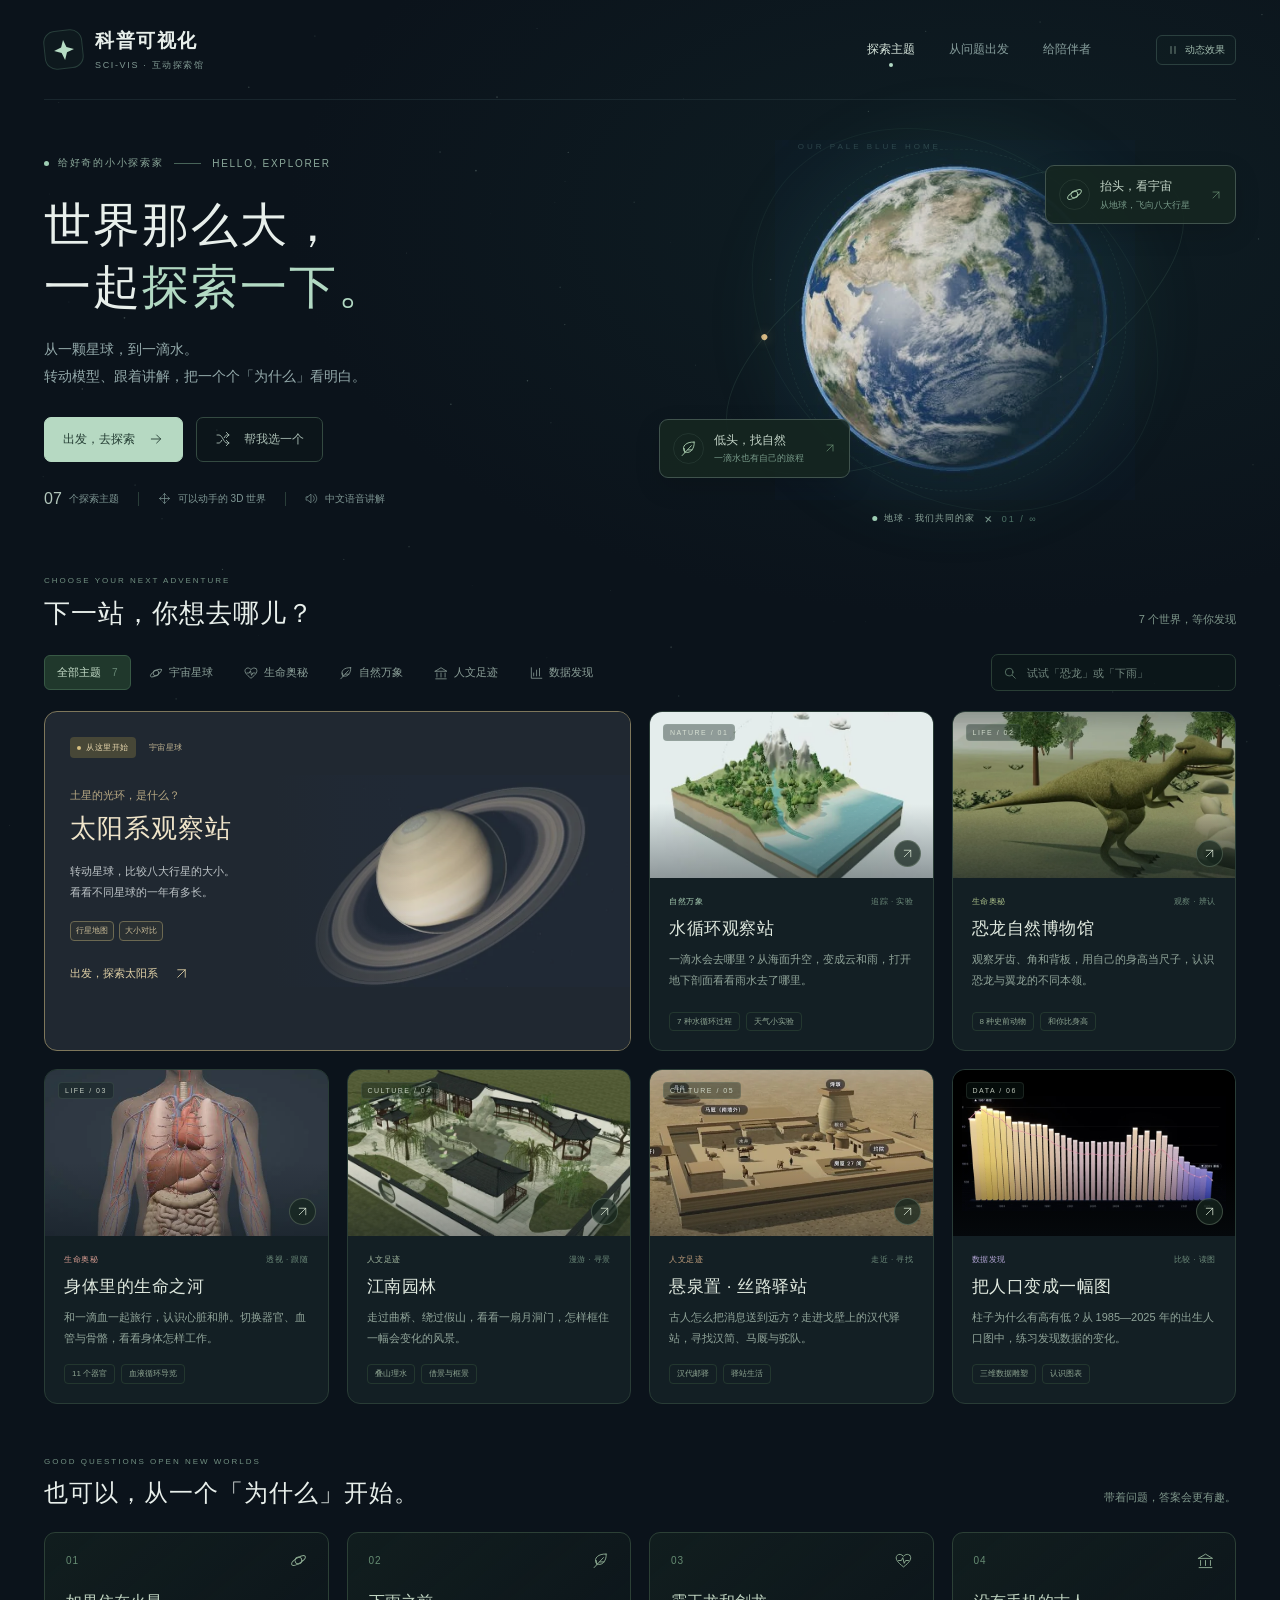
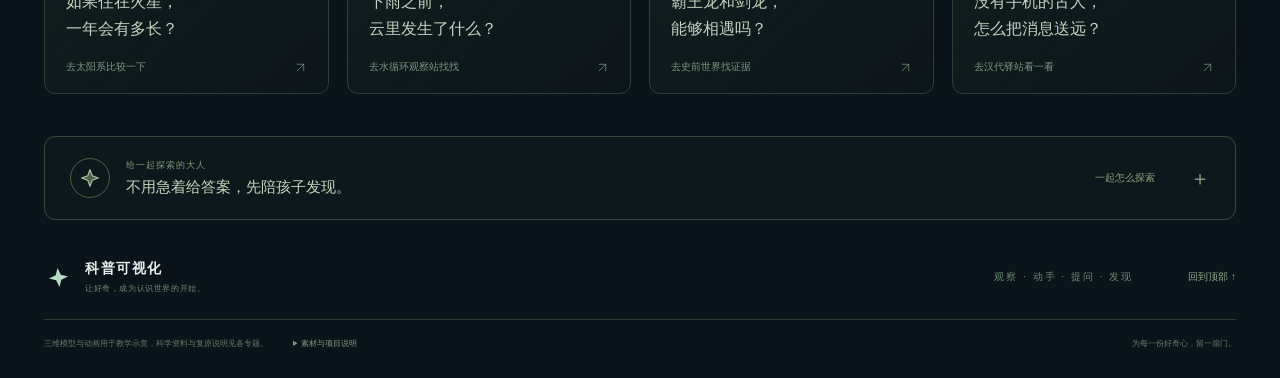
==== commit 12aa0565: "fix(home): put solar system first in topic gallery" ====
--- a/index.html
+++ b/index.html
@@ -8,7 +8,7 @@
   <title>科普可视化 · 给好奇心一个目的地</title>
   <link rel="icon" type="image/svg+xml" href="data:image/svg+xml,%3Csvg xmlns='http://www.w3.org/2000/svg' viewBox='0 0 64 64'%3E%3Crect width='64' height='64' rx='16' fill='%230b131b'/%3E%3Cpath d='M32 10l6 16 16 6-16 6-6 16-6-16-16-6 16-6z' fill='%23a8d9c3'/%3E%3C/svg%3E" />
   <link rel="preload" as="image" href="src/home/previews/earth.webp" />
-  <link rel="stylesheet" href="src/home/home.css" />
+  <link rel="stylesheet" href="src/home/home.css?v=20261021.2" />
   <script src="src/home/home.js" defer></script>
 </head>
 <body>
@@ -68,13 +68,13 @@
       </div>
 
       <div class="topic-grid" id="topicGrid">
-        <a class="topic-card topic-featured" href="src/weather/weather.html" data-topic="weather" data-category="nature" data-keywords="天气 下雨 降雨 暴雨 水汽 地下水 蒸发 凝结 雪山 河流 湖泊 大海 自然 水滴 太阳 日照" aria-labelledby="weatherTitle">
-          <div class="topic-visual"><img src="src/home/previews/weather.webp" width="585" height="445" alt="雪山、森林、河流和地层组成的水循环微缩模型" loading="lazy" decoding="async"/></div>
-          <div class="topic-content"><div class="topic-meta"><span class="featured-badge"><span class="status-dot"></span>从这里开始</span><span class="topic-category">自然万象</span></div><p class="featured-question">一滴水，会去哪里？</p><h3 id="weatherTitle">水循环观察站</h3><p class="topic-description">从海面升空，变成云和雨。<br/>打开地下剖面，看看雨水去了哪里。</p><div class="topic-tags"><span>7 种水循环过程</span><span>天气小实验</span></div><span class="featured-cta">跟着水滴出发 <svg class="icon"><use href="#i-up-right"/></svg></span></div>
+        <a class="topic-card topic-featured" href="src/solar-system/solar-system.html" data-topic="solar" data-category="space" data-keywords="太阳系 太空 宇宙 行星 地球 月球 太阳 水星 金星 火星 木星 土星 天王星 海王星 卫星 自转 公转 一年 生日 星球 光环" aria-labelledby="solarTitle" style="--topic-accent:#d7b886">
+          <div class="topic-visual visual-space"><img src="src/home/previews/solar.webp" width="760" height="430" alt="带有细密冰岩光环的土星三维模型" loading="lazy" decoding="async"/></div>
+          <div class="topic-content"><div class="topic-meta"><span class="featured-badge"><span class="status-dot"></span>从这里开始</span><span class="topic-category">宇宙星球</span></div><p class="featured-question">土星的光环，是什么？</p><h3 id="solarTitle">太阳系观察站</h3><p class="topic-description">转动星球，比较八大行星的大小。<br/>看看不同星球的一年有多长。</p><div class="topic-tags"><span>行星地图</span><span>大小对比</span></div><span class="featured-cta">出发，探索太阳系 <svg class="icon"><use href="#i-up-right"/></svg></span></div>
         </a>
-        <a class="topic-card" href="src/solar-system/solar-system.html" data-topic="solar" data-category="space" data-keywords="太阳系 太空 宇宙 行星 地球 月球 太阳 水星 金星 火星 木星 土星 天王星 海王星 卫星 自转 公转 一年 生日 星球 光环" aria-labelledby="solarTitle" style="--topic-accent:#d7b886">
-          <div class="topic-visual visual-space"><img src="src/home/previews/solar.webp" width="760" height="430" alt="带有细密冰岩光环的土星三维模型" loading="lazy" decoding="async"/><span class="visual-label">SPACE / 01</span><span class="visual-arrow"><svg class="icon"><use href="#i-up-right"/></svg></span></div>
-          <div class="topic-content"><div class="topic-meta"><span class="topic-category">宇宙星球</span><span>转动 · 比较</span></div><h3 id="solarTitle">太阳系观察站</h3><p class="topic-description">土星的光环是什么？比较八大行星的大小，看看不同星球的一年有多长。</p><div class="topic-tags"><span>行星地图</span><span>大小对比</span></div></div>
+        <a class="topic-card" href="src/weather/weather.html" data-topic="weather" data-category="nature" data-keywords="天气 下雨 降雨 暴雨 水汽 地下水 蒸发 凝结 雪山 河流 湖泊 大海 自然 水滴 太阳 日照" aria-labelledby="weatherTitle">
+          <div class="topic-visual"><img src="src/home/previews/weather.webp" width="585" height="445" alt="雪山、森林、河流和地层组成的水循环微缩模型" loading="lazy" decoding="async"/><span class="visual-label">NATURE / 01</span><span class="visual-arrow"><svg class="icon"><use href="#i-up-right"/></svg></span></div>
+          <div class="topic-content"><div class="topic-meta"><span class="topic-category">自然万象</span><span>追踪 · 实验</span></div><h3 id="weatherTitle">水循环观察站</h3><p class="topic-description">一滴水会去哪里？从海面升空，变成云和雨，打开地下剖面看看雨水去了哪里。</p><div class="topic-tags"><span>7 种水循环过程</span><span>天气小实验</span></div></div>
         </a>
         <a class="topic-card" href="src/dinosaur/dinosaur.html" data-topic="dinosaur" data-category="life" data-keywords="恐龙 霸王龙 三角龙 剑龙 甲龙 翼龙 史前 生命 动物 化石 灭绝 尾巴 牙齿 体型 身高 翅膀" aria-labelledby="dinosaurTitle" style="--topic-accent:#a9bd88">
           <div class="topic-visual"><img src="src/home/previews/dinosaur.webp" width="760" height="398" alt="站在史前河岸森林中的霸王龙形态复原模型" loading="lazy" decoding="async"/><span class="visual-label">LIFE / 02</span><span class="visual-arrow"><svg class="icon"><use href="#i-up-right"/></svg></span></div>
@@ -103,8 +103,8 @@
     <section class="questions-section" id="questions" aria-labelledby="questionsTitle">
       <div class="section-heading"><div><p class="eyebrow">GOOD QUESTIONS OPEN NEW WORLDS</p><h2 id="questionsTitle">也可以，从一个「为什么」开始。</h2></div><span class="section-aside">带着问题，答案会更有趣。</span></div>
       <div class="question-grid">
-        <a href="src/weather/weather.html" data-topic-link="weather"><span class="question-number">01 <svg class="icon"><use href="#i-leaf"/></svg></span><h3>下雨之前，<br/>云里发生了什么？</h3><span>去水循环观察站找找 <svg class="icon"><use href="#i-up-right"/></svg></span></a>
-        <a href="src/solar-system/solar-system.html" data-topic-link="solar"><span class="question-number">02 <svg class="icon"><use href="#i-orbit"/></svg></span><h3>如果住在火星，<br/>一年会有多长？</h3><span>去太阳系比较一下 <svg class="icon"><use href="#i-up-right"/></svg></span></a>
+        <a href="src/solar-system/solar-system.html" data-topic-link="solar"><span class="question-number">01 <svg class="icon"><use href="#i-orbit"/></svg></span><h3>如果住在火星，<br/>一年会有多长？</h3><span>去太阳系比较一下 <svg class="icon"><use href="#i-up-right"/></svg></span></a>
+        <a href="src/weather/weather.html" data-topic-link="weather"><span class="question-number">02 <svg class="icon"><use href="#i-leaf"/></svg></span><h3>下雨之前，<br/>云里发生了什么？</h3><span>去水循环观察站找找 <svg class="icon"><use href="#i-up-right"/></svg></span></a>
         <a href="src/dinosaur/dinosaur.html" data-topic-link="dinosaur"><span class="question-number">03 <svg class="icon"><use href="#i-heart"/></svg></span><h3>霸王龙和剑龙，<br/>能够相遇吗？</h3><span>去史前世界找证据 <svg class="icon"><use href="#i-up-right"/></svg></span></a>
         <a href="src/xuanquan/xuanquan.html" data-topic-link="xuanquan"><span class="question-number">04 <svg class="icon"><use href="#i-landmark"/></svg></span><h3>没有手机的古人，<br/>怎么把消息送远？</h3><span>去汉代驿站看一看 <svg class="icon"><use href="#i-up-right"/></svg></span></a>
       </div>
--- a/src/home/home.css
+++ b/src/home/home.css
@@ -126,23 +126,23 @@
 .topic-description { font-size: 11px; line-height: 1.85; color: #91a59a; min-height: 40px; }
 .topic-tags { display: flex; gap: 6px; flex-wrap: wrap; margin-top: auto; padding-top: 16px; }
 .topic-tags > span { border: 1px solid #34503b80; border-radius: 4px; color: #8da491; padding: 4px 7px; font-size: 8px; line-height: 1.2; }
-.topic-featured { grid-column: span 2; background: #dce9df; border-color: #dce9df; color: #334f42; isolation: isolate; min-height: 340px; }
-.topic-featured:hover { border-color: #b6cebb; }
-.topic-featured .topic-visual { position: absolute; inset: 0 0 0 auto; height: 100%; width: 61%; background: #e2edeb; z-index: -1; }
-.topic-featured .topic-visual img { object-fit: contain; mix-blend-mode: multiply; transform: scale(1.06); }
+.topic-featured { grid-column: span 2; background: #202831; border-color: #7e775b; color: #dfd4ba; isolation: isolate; min-height: 340px; }
+.topic-featured:hover { border-color: #b9a87b; }
+.topic-featured .topic-visual { position: absolute; inset: 0 0 0 auto; height: 100%; width: 61%; background: #202831; z-index: -1; }
+.topic-featured .topic-visual img { object-fit: contain; mix-blend-mode: screen; transform: scale(1.06); }
 .topic-featured:hover .topic-visual img { transform: scale(1.11); }
-.topic-featured .topic-visual::after { inset: 0; background: linear-gradient(90deg, #dce9df 0%, #dce9df44 20%, transparent 40%); }
+.topic-featured .topic-visual::after { inset: 0; background: linear-gradient(90deg, #202831 0%, #20283144 20%, transparent 40%); }
 .topic-featured .topic-content { width: 52%; padding: 25px 0 25px 25px; }
-.topic-featured .topic-meta { justify-content: flex-start; gap: 13px; color: #5f8c73; font-size: 8px; }
-.featured-badge { display: flex; align-items: center; gap: 5px; background: #bfd9c4; padding: 5px 7px; border-radius: 4px; color: #4f785b; }
-.featured-badge .status-dot { width: 4px; height: 4px; background: #6c9b74; }
-.topic-featured .topic-category { color: #72937c; }
-.featured-question { font-size: 11px; color: #6e9379; margin-top: 20px; margin-bottom: 8px; }
-.topic-featured h3 { font-size: 26px; font-weight: 550; color: #34513e; letter-spacing: 1px; margin-bottom: 15px; }
-.topic-featured .topic-description { color: #6e8875; font-size: 11px; line-height: 1.9; }
+.topic-featured .topic-meta { justify-content: flex-start; gap: 13px; color: #bcae8c; font-size: 8px; }
+.featured-badge { display: flex; align-items: center; gap: 5px; background: #474737; padding: 5px 7px; border-radius: 4px; color: #ecdbb1; }
+.featured-badge .status-dot { width: 4px; height: 4px; background: #d6bf80; }
+.topic-featured .topic-category { color: #c6b995; }
+.featured-question { font-size: 11px; color: #b7a883; margin-top: 20px; margin-bottom: 8px; }
+.topic-featured h3 { font-size: 26px; font-weight: 550; color: #f0e5ca; letter-spacing: 1px; margin-bottom: 15px; }
+.topic-featured .topic-description { color: #bdc4c7; font-size: 11px; line-height: 1.9; }
 .topic-featured .topic-tags { margin-top: 5px; padding-top: 13px; padding-right: 0; gap: 5px; }
-.topic-featured .topic-tags > span { font-size: 8px; color: #69866e; border-color: #b4c9b7; background: #e4ede166; padding: 4px 5px; }
-.featured-cta { display: flex; align-items: center; gap: 16px; color: #496f53; font-size: 11px; margin-top: 25px; }
+.topic-featured .topic-tags > span { font-size: 8px; color: #cabc98; border-color: #6c6952; background: #53513b33; padding: 4px 5px; }
+.featured-cta { display: flex; align-items: center; gap: 16px; color: #e3d3a8; font-size: 11px; margin-top: 25px; }
 .featured-cta .icon { width: 15px; height: 15px; }
 .topic-grid.is-filtered { grid-template-columns: repeat(3, minmax(0, 1fr)); }
 .topic-grid.is-filtered .topic-featured { grid-column: span 1; }
@@ -209,7 +209,7 @@
 @media (max-width: 1200px) { .page-width { width: calc(100% - 56px); } .main-nav { margin-right: 35px; gap: 23px; } .hero { gap: 30px; min-height: 430px; } h1 { font-size: 47px; } .hero-world { height: 360px; } .hero-earth { width: 330px; height: 330px; } .orbit-one { width: 420px; height: 190px; } .orbit-two { width: 370px; height: 300px; } .orbit-three { width: 305px; height: 305px; } .world-space { right: -5px; top: 12px; } .world-nature { left: -2px; bottom: 38px; } .world-link { padding: 10px; gap: 8px; } .world-link .world-link-arrow { margin-left: 2px; } .hero-features { gap: 10px; font-size: 9px; } .hero-features > span + span { padding-left: 10px; } .topic-grid { gap: 14px; } .topic-content { padding: 16px; } .topic-card h3 { font-size: 16px; } .topic-featured h3 { font-size: 24px; } .topic-featured .topic-content { padding-left: 20px; width: 55%; } .topic-featured .topic-visual { width: 60%; } .topic-featured .topic-description { font-size: 10px; } .category-list { gap: 1px; } .category-list button { padding: 8px 9px; font-size: 10px; } .category-list .icon { width: 12px; height: 12px; } .topic-search { min-width: 190px; width: 210px; } .topic-visual { height: 145px; } .question-grid { gap: 14px; } .question-grid a { padding: 17px; } .question-grid h3 { font-size: 15px; } .question-grid a > span:last-child { font-size: 9px; } }
 @media (max-width: 1000px) { .hero { grid-template-columns: 1.15fr 1fr; gap: 15px; min-height: 417px; } h1 { font-size: 42px; letter-spacing: 1px; } .hero-copy > .eyebrow { font-size: 9px; letter-spacing: 1px; gap: 7px; } .hero-copy .eyebrow-line { display: none; } .hero-intro { font-size: 12px; } .hero-actions { gap: 9px; } .button { padding: 12px 14px; font-size: 11px; gap: 9px; } .hero-features { gap: 12px; flex-wrap: wrap; } .hero-features > span + span { border: 0; padding-left: 0; } .hero-earth { width: 290px; height: 290px; } .earth-halo { width: 230px; height: 230px; } .orbit-one { width: 345px; height: 180px; } .orbit-two { width: 305px; height: 280px; } .orbit-three { width: 270px; height: 270px; } .world-link > span:nth-child(2) { font-size: 10px; } .world-link small { font-size: 8px; } .world-link-icon { width: 24px; height: 24px; } .world-link { padding: 8px; } .world-space { top: 20px; } .world-nature { bottom: 46px; left: 0; } .world-link .world-link-arrow { display: none; } .world-coordinate { font-size: 7px; left: 8%; } .topic-grid { grid-template-columns: repeat(3, minmax(0, 1fr)); } .topic-featured { grid-column: span 2; } .topic-card:last-child { grid-column: span 2; display: grid; grid-template-columns: 1fr 1fr; } .topic-card:last-child .topic-visual { height: 100%; min-height: 205px; } .topic-card:last-child .topic-content { justify-content: center; } .topic-grid.is-filtered .topic-card:last-child { grid-column: span 1; display: flex; } .topic-grid.is-filtered .topic-card:last-child .topic-visual { height: 145px; min-height: 0; } .topic-visual { height: 160px; } .explore-tools { flex-wrap: wrap; } .category-list { gap: 5px; } .category-list button { font-size: 11px; padding: 8px 10px; } .topic-search { width: 100%; } .question-grid { grid-template-columns: repeat(2, minmax(0, 1fr)); } .question-grid a { padding: 20px; } .question-grid h3 { margin: 14px 0; } .question-grid a > span:last-child { font-size: 11px; } .footer-note { display: none; } .footer-bottom { justify-content: space-between; } .footer-bottom > span:first-child { max-width: 60%; } }
 @media (max-width: 760px) { .page-width { width: calc(100% - 36px); } .site-header { height: 81px; } .brand { font-size: 17px; gap: 9px; } .brand-mark { width: 33px; height: 33px; border-radius: 10px; } .brand-mark svg { width: 21px; height: 21px; } .brand small { font-size: 8px; letter-spacing: 1px; } .main-nav { gap: 17px; margin-right: 0; margin-left: auto; font-size: 11px; } .main-nav a:last-child { display: none; } .motion-button { margin-left: 20px; padding: 7px; } .motion-button span { display: none; } .hero { min-height: 0; padding: 35px 0 24px; grid-template-columns: 1fr 1fr; gap: 0; } .hero-copy { position: relative; z-index: 4; } .hero-copy > .eyebrow { font-size: 8px; letter-spacing: 1px; white-space: nowrap; } .hero-copy > .eyebrow > .eyebrow-line { display: inline-block; width: 15px; } h1 { font-size: 35px; margin-top: 22px; white-space: nowrap; } .hero-intro { font-size: 11px; margin-top: 15px; } .hero-intro br { display: none; } .hero-actions { margin-top: 23px; gap: 8px; } .hero-actions .button { padding: 10px; font-size: 10px; gap: 7px; } .hero-actions .button .icon { width: 13px; height: 13px; } .hero-features { font-size: 8px; gap: 10px; margin-top: 22px; } .hero-features > span:nth-child(2) { display: none; } .hero-world { height: 290px; } .hero-earth { width: 245px; height: 245px; left: 57%; } .earth-halo { width: 200px; height: 200px; left: 57%; } .world-orbit { left: 57%; } .orbit-one { width: 300px; height: 158px; } .orbit-two { width: 250px; height: 250px; } .orbit-three { width: 235px; height: 235px; } .world-coordinate { display: none; } .world-space { right: -3px; top: 4px; } .world-link { padding: 7px 8px; gap: 7px; } .world-link small, .world-link-icon { display: none; } .world-link > span:nth-child(2) { font-size: 9px; } .world-nature { left: auto; right: 8px; bottom: 16px; } .world-caption { display: none; } .explore-section { padding-top: 20px; } .section-heading { margin-bottom: 18px; } .section-heading h2 { font-size: 23px; } .section-heading .eyebrow { font-size: 7px; letter-spacing: 1.5px; } .section-count { font-size: 10px; } .category-list { width: 100%; overflow-x: auto; scrollbar-width: none; padding: 3px 1px 7px; } .category-list::-webkit-scrollbar { display: none; } .category-list button { font-size: 10px; padding: 8px 11px; } .explore-tools { gap: 8px; margin-bottom: 17px; } .topic-search { width: 100%; } .topic-grid, .topic-grid.is-filtered { grid-template-columns: repeat(2, minmax(0, 1fr)); gap: 13px; } .topic-featured { grid-column: span 2; min-height: 285px; } .topic-featured .topic-content { width: 53%; padding: 22px; } .topic-featured .topic-visual { width: 59%; } .topic-featured h3 { font-size: 27px; } .topic-featured .topic-description { font-size: 11px; } .featured-question { margin-top: 14px; } .featured-cta { margin-top: 18px; } .topic-featured .topic-tags { margin-top: 0; } .topic-card:last-child { grid-column: auto; display: flex; } .topic-card:last-child .topic-visual, .topic-grid.is-filtered .topic-card:last-child .topic-visual { height: 166px; min-height: 0; } .topic-visual { height: 166px; } .topic-content { padding: 17px; } .topic-card h3 { font-size: 17px; } .topic-meta { font-size: 8px; } .topic-description { font-size: 11px; } .topic-grid.is-filtered .topic-featured { grid-column: span 2; min-height: 285px; } .topic-grid.is-filtered .topic-featured .topic-content { width: 53%; padding: 22px; } .topic-grid.is-filtered .topic-featured .topic-visual { width: 59%; opacity: 1; } .questions-section { padding-top: 38px; } .questions-section .section-heading h2 { font-size: 21px; } .section-aside { display: none; } .question-grid { gap: 13px; } .question-grid h3 { font-size: 15px; } .question-grid a > span:last-child { font-size: 10px; } .companion-section { margin-top: 27px; } .companion-section summary { padding: 18px; gap: 12px; } .companion-section summary strong { font-size: 13px; } .companion-expand { font-size: 0; gap: 0; } .companion-expand span { font-size: 20px; } .companion-body { grid-template-columns: 1fr; gap: 20px; padding: 21px; } .companion-body div { position: relative; padding-left: 32px; } .companion-body b { position: absolute; top: 10px; left: 0; } .companion-body p { font-size: 12px; } .site-footer { padding-top: 28px; } .footer-top p { display: none; } .back-to-top { margin-left: auto; } .footer-bottom { gap: 18px; font-size: 8px; } }
-@media (max-width: 520px) { .page-width { width: calc(100% - 30px); } .site-header { height: 76px; } .main-nav { display: none; } .motion-button { margin-left: auto; } .motion-button span { display: inline; font-size: 9px; } .hero { display: flex; flex-direction: column; padding: 30px 0 24px; } .hero-copy { align-self: stretch; } .hero-copy > .eyebrow { font-size: 8px; } h1 { font-size: 38px; letter-spacing: 1px; margin-top: 21px; } .hero-intro { font-size: 12px; max-width: 310px; margin-top: 17px; line-height: 1.85; } .hero-intro br { display: inline; } .hero-actions { margin-top: 22px; gap: 10px; } .hero-actions .button { padding: 12px 16px; font-size: 11px; gap: 12px; } .hero-features { font-size: 9px; gap: 17px; margin-top: 21px; } .hero-features b { font-size: 15px; } .hero-world { width: 100%; height: 255px; margin-top: 10px; } .hero-earth { width: 266px; height: 266px; top: 50%; left: 50%; } .earth-halo { width: 195px; height: 195px; top: 50%; left: 50%; } .world-orbit { top: 50%; left: 50%; } .orbit-one { width: 322px; height: 162px; } .orbit-two { width: 280px; height: 215px; } .orbit-three { width: 243px; height: 243px; } .world-space { right: 1px; top: 10px; } .world-nature { left: 0; right: auto; bottom: 19px; } .world-link { padding: 8px 9px; gap: 7px; } .world-link > span:nth-child(2) { font-size: 10px; } .world-link-icon { display: flex; width: 23px; height: 23px; } .world-link-icon .icon { width: 14px; height: 14px; } .explore-section { padding-top: 10px; } .section-heading { gap: 10px; } .section-heading h2 { font-size: 21px; letter-spacing: .3px; } .section-heading .eyebrow { font-size: 6px; letter-spacing: 1.3px; margin-bottom: 8px; } .section-count { font-size: 8px; padding-bottom: 4px; } .explore-tools { margin-bottom: 13px; } .category-list { gap: 3px; } .category-list button { padding: 8px 10px; font-size: 10px; } .topic-grid, .topic-grid.is-filtered { gap: 12px; } .topic-featured, .topic-grid.is-filtered .topic-featured { min-height: 270px; } .topic-featured .topic-content, .topic-grid.is-filtered .topic-featured .topic-content { width: 65%; padding: 19px 0 19px 17px; } .topic-featured .topic-visual, .topic-grid.is-filtered .topic-featured .topic-visual { width: 57%; opacity: .82; } .topic-featured .topic-visual img { object-fit: contain; transform: scale(1.35) translateX(9%); } .topic-featured .topic-visual::after { background: linear-gradient(90deg, #dce9df 0%, #dce9df77 15%, transparent 45%); } .topic-featured h3, .topic-grid.is-filtered .topic-featured h3 { font-size: 25px; margin-bottom: 12px; } .topic-featured .topic-meta { font-size: 7px; gap: 9px; } .featured-question, .topic-grid.is-filtered .topic-featured .featured-question { margin-top: 15px; font-size: 10px; } .topic-featured .topic-description { font-size: 10px; } .topic-featured .topic-tags > span { font-size: 7px; } .topic-content { padding: 13px; } .topic-visual, .topic-card:last-child .topic-visual, .topic-grid.is-filtered .topic-card:last-child .topic-visual { height: 123px; } .topic-card h3 { font-size: 14px; letter-spacing: 0; line-height: 1.4; } .topic-meta { font-size: 7px; gap: 3px; margin-bottom: 9px; } .topic-meta > span:last-child:not(.topic-category) { font-size: 6px; letter-spacing: 0; } .topic-description { font-size: 10px; line-height: 1.85; } .topic-tags { gap: 4px; padding-top: 12px; } .topic-tags > span { font-size: 7px; padding: 3px 5px; } .visual-label { top: 8px; left: 8px; font-size: 6px; padding: 3px 5px; letter-spacing: .8px; } .visual-arrow { width: 23px; height: 23px; bottom: 8px; right: 8px; } .questions-section .section-heading h2 { font-size: 19px; } .questions-section { padding-top: 32px; } .question-grid { gap: 12px; } .question-grid a { padding: 15px; } .question-number { font-size: 8px; } .question-number .icon { width: 14px; height: 14px; } .question-grid h3 { font-size: 13px; margin: 16px 0; } .question-grid a > span:last-child { font-size: 8px; gap: 3px; } .question-grid a > span:last-child .icon { width: 10px; height: 10px; } .companion-section summary { padding: 15px; gap: 10px; } .companion-mark { width: 30px; height: 30px; flex-shrink: 0; } .companion-mark .icon { width: 16px; height: 16px; } .companion-section summary small { font-size: 8px; } .companion-section summary strong { font-size: 11px; } .companion-expand span { font-size: 17px; } .companion-body p { font-size: 11px; } .footer-top { padding-bottom: 20px; gap: 10px; } .footer-brand { font-size: 12px; gap: 7px; } .footer-brand small { font-size: 7px; letter-spacing: .2px; } .footer-brand .brand-mark { width: 22px; } .back-to-top { font-size: 9px; } .footer-bottom { font-size: 7px; gap: 13px; } .footer-bottom > span:first-child { max-width: 65%; } .credits { flex: 1; min-width: 0; } .credits[open] { position: relative; flex-basis: 100%; } .footer-bottom:has(.credits[open]) { flex-wrap: wrap; } .footer-bottom:has(.credits[open]) > span:first-child { max-width: 100%; } .recent-visit { font-size: 10px; gap: 12px; padding: 9px; } .recent-visit a { max-width: 180px; overflow: hidden; text-overflow: ellipsis; white-space: nowrap; } .surprise-dialog { padding: 23px; } .surprise-dialog > img { height: 165px; } .surprise-dialog h2 { font-size: 23px; } }
+@media (max-width: 520px) { .page-width { width: calc(100% - 30px); } .site-header { height: 76px; } .main-nav { display: none; } .motion-button { margin-left: auto; } .motion-button span { display: inline; font-size: 9px; } .hero { display: flex; flex-direction: column; padding: 30px 0 24px; } .hero-copy { align-self: stretch; } .hero-copy > .eyebrow { font-size: 8px; } h1 { font-size: 38px; letter-spacing: 1px; margin-top: 21px; } .hero-intro { font-size: 12px; max-width: 310px; margin-top: 17px; line-height: 1.85; } .hero-intro br { display: inline; } .hero-actions { margin-top: 22px; gap: 10px; } .hero-actions .button { padding: 12px 16px; font-size: 11px; gap: 12px; } .hero-features { font-size: 9px; gap: 17px; margin-top: 21px; } .hero-features b { font-size: 15px; } .hero-world { width: 100%; height: 255px; margin-top: 10px; } .hero-earth { width: 266px; height: 266px; top: 50%; left: 50%; } .earth-halo { width: 195px; height: 195px; top: 50%; left: 50%; } .world-orbit { top: 50%; left: 50%; } .orbit-one { width: 322px; height: 162px; } .orbit-two { width: 280px; height: 215px; } .orbit-three { width: 243px; height: 243px; } .world-space { right: 1px; top: 10px; } .world-nature { left: 0; right: auto; bottom: 19px; } .world-link { padding: 8px 9px; gap: 7px; } .world-link > span:nth-child(2) { font-size: 10px; } .world-link-icon { display: flex; width: 23px; height: 23px; } .world-link-icon .icon { width: 14px; height: 14px; } .explore-section { padding-top: 10px; } .section-heading { gap: 10px; } .section-heading h2 { font-size: 21px; letter-spacing: .3px; } .section-heading .eyebrow { font-size: 6px; letter-spacing: 1.3px; margin-bottom: 8px; } .section-count { font-size: 8px; padding-bottom: 4px; } .explore-tools { margin-bottom: 13px; } .category-list { gap: 3px; } .category-list button { padding: 8px 10px; font-size: 10px; } .topic-grid, .topic-grid.is-filtered { gap: 12px; } .topic-featured, .topic-grid.is-filtered .topic-featured { min-height: 270px; } .topic-featured .topic-content, .topic-grid.is-filtered .topic-featured .topic-content { width: 65%; padding: 19px 0 19px 17px; } .topic-featured .topic-visual, .topic-grid.is-filtered .topic-featured .topic-visual { width: 57%; opacity: .82; } .topic-featured .topic-visual img { object-fit: contain; transform: scale(1.35) translateX(9%); } .topic-featured .topic-visual::after { background: linear-gradient(90deg, #202831 0%, #20283177 15%, transparent 45%); } .topic-featured h3, .topic-grid.is-filtered .topic-featured h3 { font-size: 25px; margin-bottom: 12px; } .topic-featured .topic-meta { font-size: 7px; gap: 9px; } .featured-question, .topic-grid.is-filtered .topic-featured .featured-question { margin-top: 15px; font-size: 10px; } .topic-featured .topic-description { font-size: 10px; } .topic-featured .topic-tags > span { font-size: 7px; } .topic-content { padding: 13px; } .topic-visual, .topic-card:last-child .topic-visual, .topic-grid.is-filtered .topic-card:last-child .topic-visual { height: 123px; } .topic-card h3 { font-size: 14px; letter-spacing: 0; line-height: 1.4; } .topic-meta { font-size: 7px; gap: 3px; margin-bottom: 9px; } .topic-meta > span:last-child:not(.topic-category) { font-size: 6px; letter-spacing: 0; } .topic-description { font-size: 10px; line-height: 1.85; } .topic-tags { gap: 4px; padding-top: 12px; } .topic-tags > span { font-size: 7px; padding: 3px 5px; } .visual-label { top: 8px; left: 8px; font-size: 6px; padding: 3px 5px; letter-spacing: .8px; } .visual-arrow { width: 23px; height: 23px; bottom: 8px; right: 8px; } .questions-section .section-heading h2 { font-size: 19px; } .questions-section { padding-top: 32px; } .question-grid { gap: 12px; } .question-grid a { padding: 15px; } .question-number { font-size: 8px; } .question-number .icon { width: 14px; height: 14px; } .question-grid h3 { font-size: 13px; margin: 16px 0; } .question-grid a > span:last-child { font-size: 8px; gap: 3px; } .question-grid a > span:last-child .icon { width: 10px; height: 10px; } .companion-section summary { padding: 15px; gap: 10px; } .companion-mark { width: 30px; height: 30px; flex-shrink: 0; } .companion-mark .icon { width: 16px; height: 16px; } .companion-section summary small { font-size: 8px; } .companion-section summary strong { font-size: 11px; } .companion-expand span { font-size: 17px; } .companion-body p { font-size: 11px; } .footer-top { padding-bottom: 20px; gap: 10px; } .footer-brand { font-size: 12px; gap: 7px; } .footer-brand small { font-size: 7px; letter-spacing: .2px; } .footer-brand .brand-mark { width: 22px; } .back-to-top { font-size: 9px; } .footer-bottom { font-size: 7px; gap: 13px; } .footer-bottom > span:first-child { max-width: 65%; } .credits { flex: 1; min-width: 0; } .credits[open] { position: relative; flex-basis: 100%; } .footer-bottom:has(.credits[open]) { flex-wrap: wrap; } .footer-bottom:has(.credits[open]) > span:first-child { max-width: 100%; } .recent-visit { font-size: 10px; gap: 12px; padding: 9px; } .recent-visit a { max-width: 180px; overflow: hidden; text-overflow: ellipsis; white-space: nowrap; } .surprise-dialog { padding: 23px; } .surprise-dialog > img { height: 165px; } .surprise-dialog h2 { font-size: 23px; } }
 @media (max-width: 360px) { h1 { font-size: 33px; } .hero-actions .button { padding-inline: 12px; } .section-count { max-width: 80px; text-align: right; line-height: 1.6; } .section-heading h2 { font-size: 19px; } .topic-featured h3, .topic-grid.is-filtered .topic-featured h3 { font-size: 23px; } .topic-featured .topic-description { font-size: 9px; } .topic-card h3 { font-size: 13px; } .topic-content { padding: 11px; } .topic-meta > span:last-child:not(.topic-category) { display: none; } .companion-section summary strong { font-size: 10px; } .world-link { padding: 7px; } }
 @media (prefers-reduced-motion: reduce) { html { scroll-behavior: auto; } *, *::before, *::after { animation: none !important; transition: none !important; } }
 /* On a phone, readable descriptions take priority over a two-column gallery. */
@@ -220,6 +220,7 @@
   .topic-card:not(.topic-featured) .topic-visual, .topic-grid.is-filtered .topic-card:not(.topic-featured) .topic-visual { height: 100%; min-height: 177px; }
   .topic-card:not(.topic-featured) .topic-content { padding: 14px; }
   .topic-card:not(.topic-featured) h3 { font-size: 16px; }
+  .topic-card.topic-featured h3 { font-size: 24px; }
   .topic-card:not(.topic-featured) .topic-description { font-size: 11px; }
   .topic-card:not(.topic-featured) .topic-tags > span { font-size: 8px; }
   .topic-card:not(.topic-featured) .topic-meta > span:last-child { display: none; }
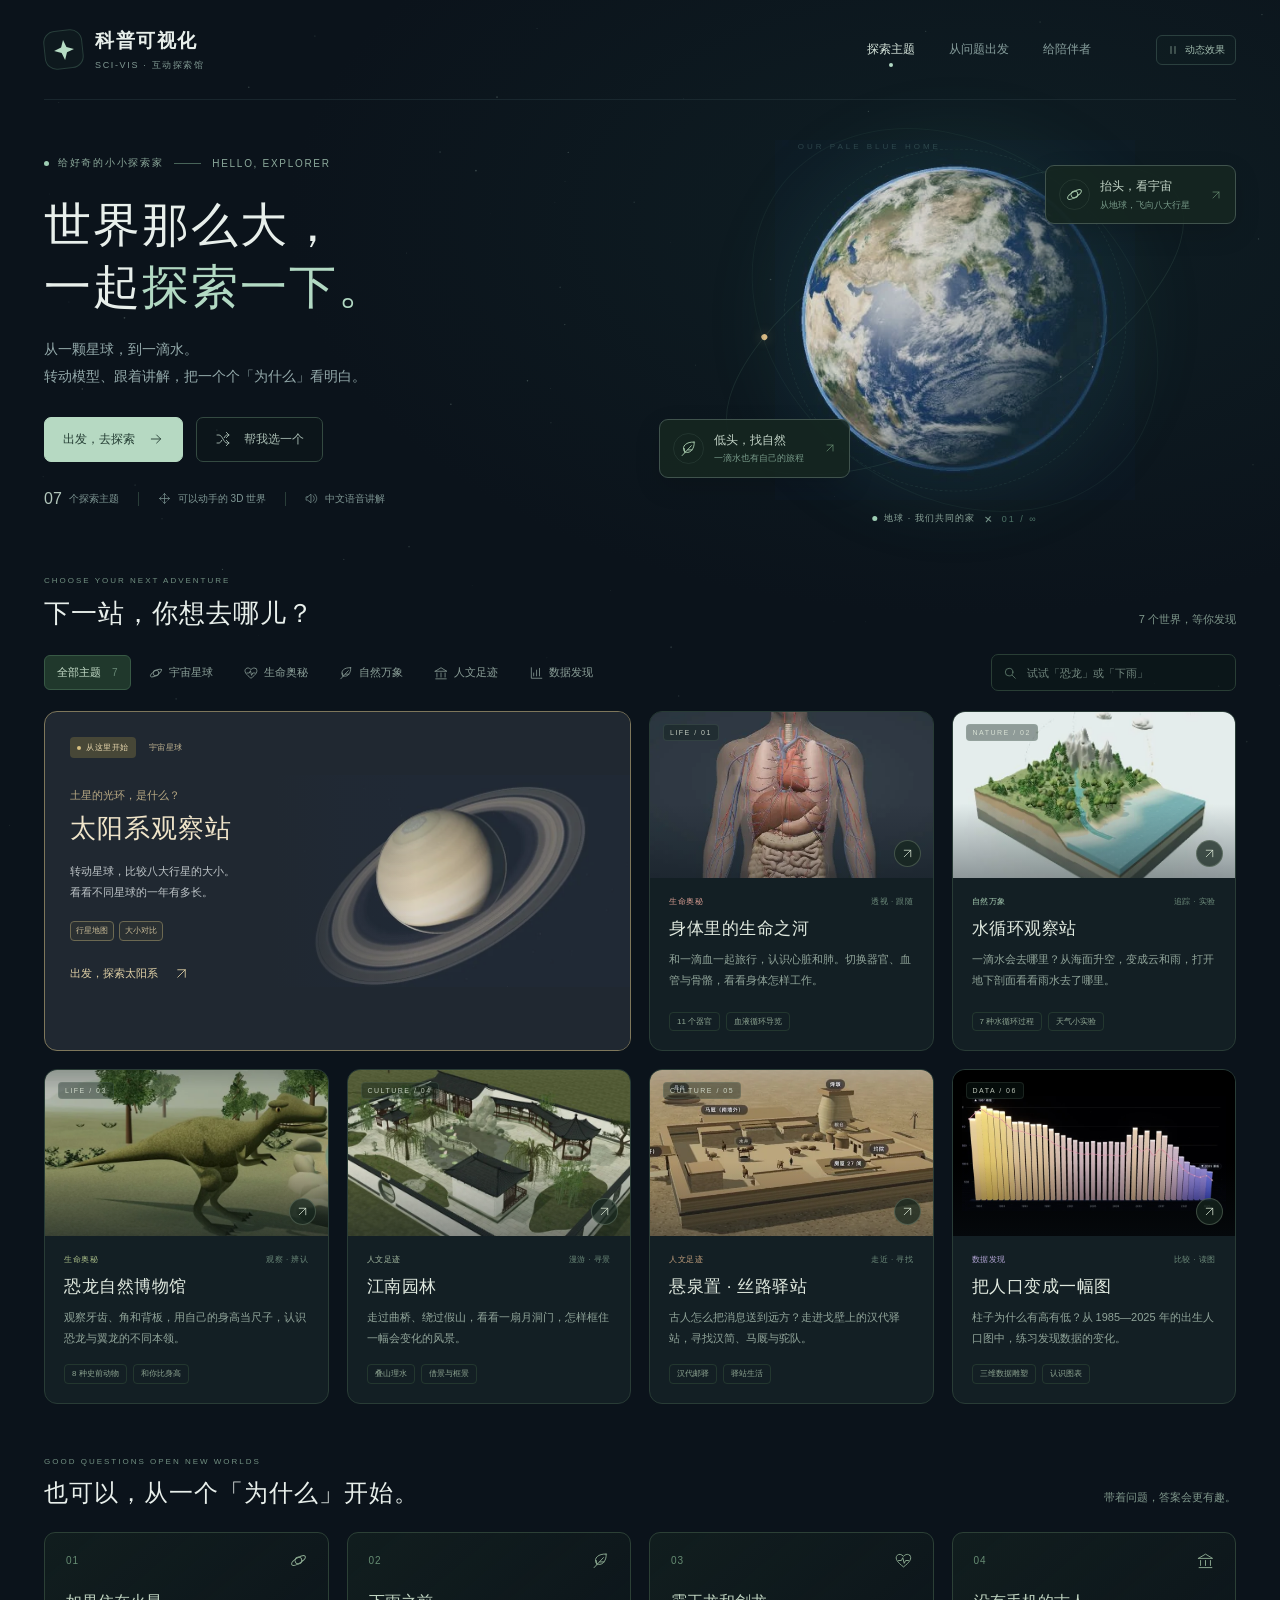
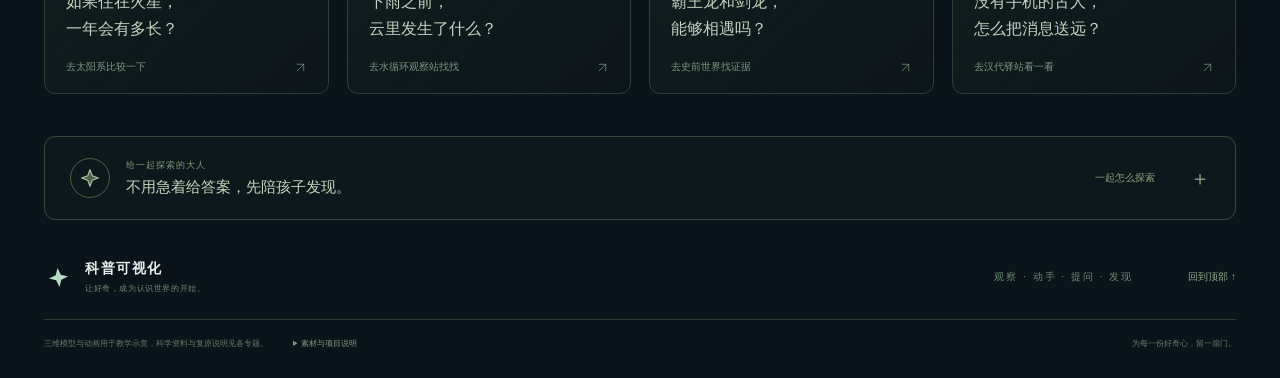
==== commit 71ef2055: "fix(home): move circulation topic to second position" ====
--- a/index.html
+++ b/index.html
@@ -72,17 +72,17 @@
           <div class="topic-visual visual-space"><img src="src/home/previews/solar.webp" width="760" height="430" alt="带有细密冰岩光环的土星三维模型" loading="lazy" decoding="async"/></div>
           <div class="topic-content"><div class="topic-meta"><span class="featured-badge"><span class="status-dot"></span>从这里开始</span><span class="topic-category">宇宙星球</span></div><p class="featured-question">土星的光环，是什么？</p><h3 id="solarTitle">太阳系观察站</h3><p class="topic-description">转动星球，比较八大行星的大小。<br/>看看不同星球的一年有多长。</p><div class="topic-tags"><span>行星地图</span><span>大小对比</span></div><span class="featured-cta">出发，探索太阳系 <svg class="icon"><use href="#i-up-right"/></svg></span></div>
         </a>
+        <a class="topic-card" href="src/circulation/circulation.html" data-topic="circulation" data-category="life" data-keywords="人体 身体 器官 心脏 肺 血液 血管 循环 氧气 呼吸 血流 大脑 骨骼 动脉 静脉 生命" aria-labelledby="circulationTitle" style="--topic-accent:#d69c91">
+          <div class="topic-visual visual-body"><img src="src/home/previews/circulation.webp" width="490" height="425" alt="显示心肺、消化器官与血管网络的人体参考解剖模型" loading="lazy" decoding="async"/><span class="visual-label">LIFE / 01</span><span class="visual-arrow"><svg class="icon"><use href="#i-up-right"/></svg></span></div>
+          <div class="topic-content"><div class="topic-meta"><span class="topic-category">生命奥秘</span><span>透视 · 跟随</span></div><h3 id="circulationTitle">身体里的生命之河</h3><p class="topic-description">和一滴血一起旅行，认识心脏和肺。切换器官、血管与骨骼，看看身体怎样工作。</p><div class="topic-tags"><span>11 个器官</span><span>血液循环导览</span></div></div>
+        </a>
         <a class="topic-card" href="src/weather/weather.html" data-topic="weather" data-category="nature" data-keywords="天气 下雨 降雨 暴雨 水汽 地下水 蒸发 凝结 雪山 河流 湖泊 大海 自然 水滴 太阳 日照" aria-labelledby="weatherTitle">
-          <div class="topic-visual"><img src="src/home/previews/weather.webp" width="585" height="445" alt="雪山、森林、河流和地层组成的水循环微缩模型" loading="lazy" decoding="async"/><span class="visual-label">NATURE / 01</span><span class="visual-arrow"><svg class="icon"><use href="#i-up-right"/></svg></span></div>
+          <div class="topic-visual"><img src="src/home/previews/weather.webp" width="585" height="445" alt="雪山、森林、河流和地层组成的水循环微缩模型" loading="lazy" decoding="async"/><span class="visual-label">NATURE / 02</span><span class="visual-arrow"><svg class="icon"><use href="#i-up-right"/></svg></span></div>
           <div class="topic-content"><div class="topic-meta"><span class="topic-category">自然万象</span><span>追踪 · 实验</span></div><h3 id="weatherTitle">水循环观察站</h3><p class="topic-description">一滴水会去哪里？从海面升空，变成云和雨，打开地下剖面看看雨水去了哪里。</p><div class="topic-tags"><span>7 种水循环过程</span><span>天气小实验</span></div></div>
         </a>
         <a class="topic-card" href="src/dinosaur/dinosaur.html" data-topic="dinosaur" data-category="life" data-keywords="恐龙 霸王龙 三角龙 剑龙 甲龙 翼龙 史前 生命 动物 化石 灭绝 尾巴 牙齿 体型 身高 翅膀" aria-labelledby="dinosaurTitle" style="--topic-accent:#a9bd88">
-          <div class="topic-visual"><img src="src/home/previews/dinosaur.webp" width="760" height="398" alt="站在史前河岸森林中的霸王龙形态复原模型" loading="lazy" decoding="async"/><span class="visual-label">LIFE / 02</span><span class="visual-arrow"><svg class="icon"><use href="#i-up-right"/></svg></span></div>
+          <div class="topic-visual"><img src="src/home/previews/dinosaur.webp" width="760" height="398" alt="站在史前河岸森林中的霸王龙形态复原模型" loading="lazy" decoding="async"/><span class="visual-label">LIFE / 03</span><span class="visual-arrow"><svg class="icon"><use href="#i-up-right"/></svg></span></div>
           <div class="topic-content"><div class="topic-meta"><span class="topic-category">生命奥秘</span><span>观察 · 辨认</span></div><h3 id="dinosaurTitle">恐龙自然博物馆</h3><p class="topic-description">观察牙齿、角和背板，用自己的身高当尺子，认识恐龙与翼龙的不同本领。</p><div class="topic-tags"><span>8 种史前动物</span><span>和你比身高</span></div></div>
-        </a>
-        <a class="topic-card" href="src/circulation/circulation.html" data-topic="circulation" data-category="life" data-keywords="人体 身体 器官 心脏 肺 血液 血管 循环 氧气 呼吸 血流 大脑 骨骼 动脉 静脉 生命" aria-labelledby="circulationTitle" style="--topic-accent:#d69c91">
-          <div class="topic-visual visual-body"><img src="src/home/previews/circulation.webp" width="490" height="425" alt="显示心肺、消化器官与血管网络的人体参考解剖模型" loading="lazy" decoding="async"/><span class="visual-label">LIFE / 03</span><span class="visual-arrow"><svg class="icon"><use href="#i-up-right"/></svg></span></div>
-          <div class="topic-content"><div class="topic-meta"><span class="topic-category">生命奥秘</span><span>透视 · 跟随</span></div><h3 id="circulationTitle">身体里的生命之河</h3><p class="topic-description">和一滴血一起旅行，认识心脏和肺。切换器官、血管与骨骼，看看身体怎样工作。</p><div class="topic-tags"><span>11 个器官</span><span>血液循环导览</span></div></div>
         </a>
         <a class="topic-card" href="src/garden/garden.html" data-topic="garden" data-category="culture" data-keywords="园林 江南 古建筑 人文 文化 历史 六角亭 亭子 水榭 荷花 竹子 太湖石 假山 月洞门 窗 桥 松树 借景 框景" aria-labelledby="gardenTitle" style="--topic-accent:#a7bda4">
           <div class="topic-visual"><img src="src/home/previews/garden.webp" width="760" height="388" alt="粉墙黛瓦、亭台、曲桥和水池组成的江南园林模型" loading="lazy" decoding="async"/><span class="visual-label">CULTURE / 04</span><span class="visual-arrow"><svg class="icon"><use href="#i-up-right"/></svg></span></div>
